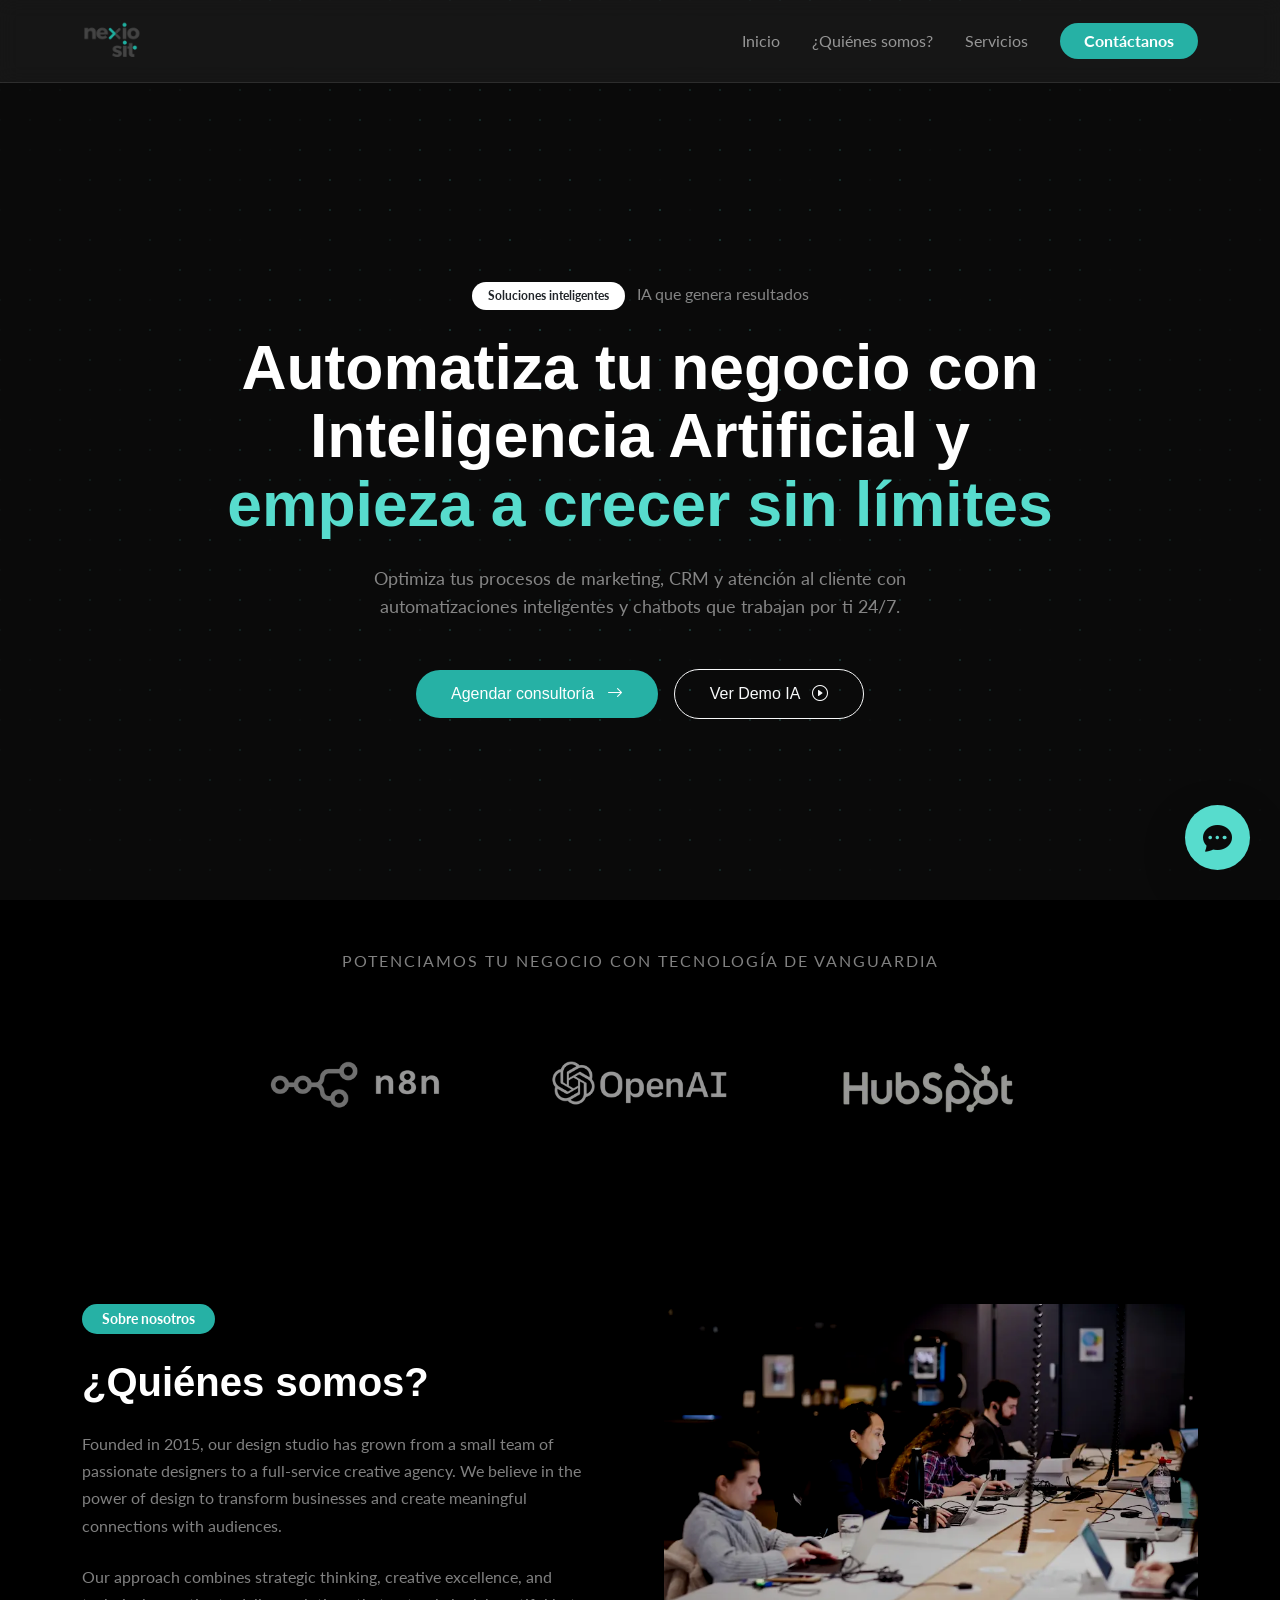
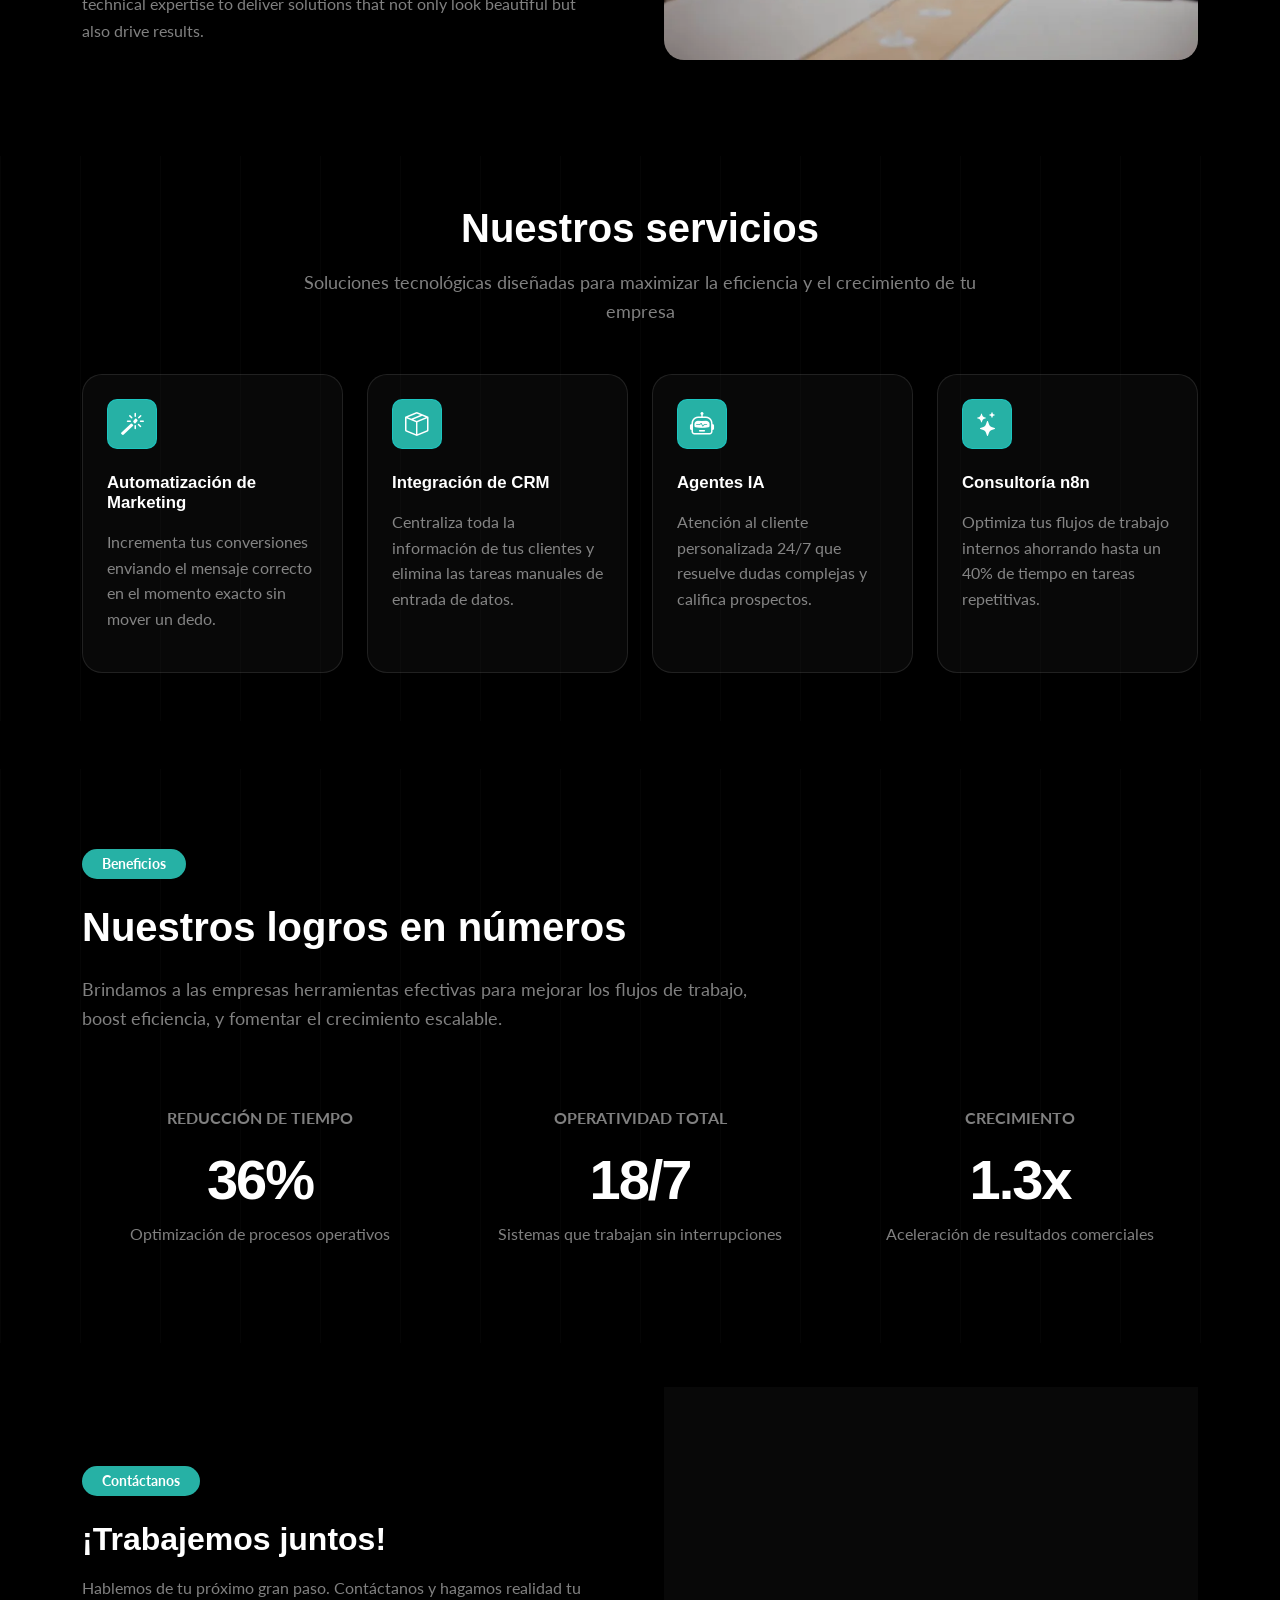
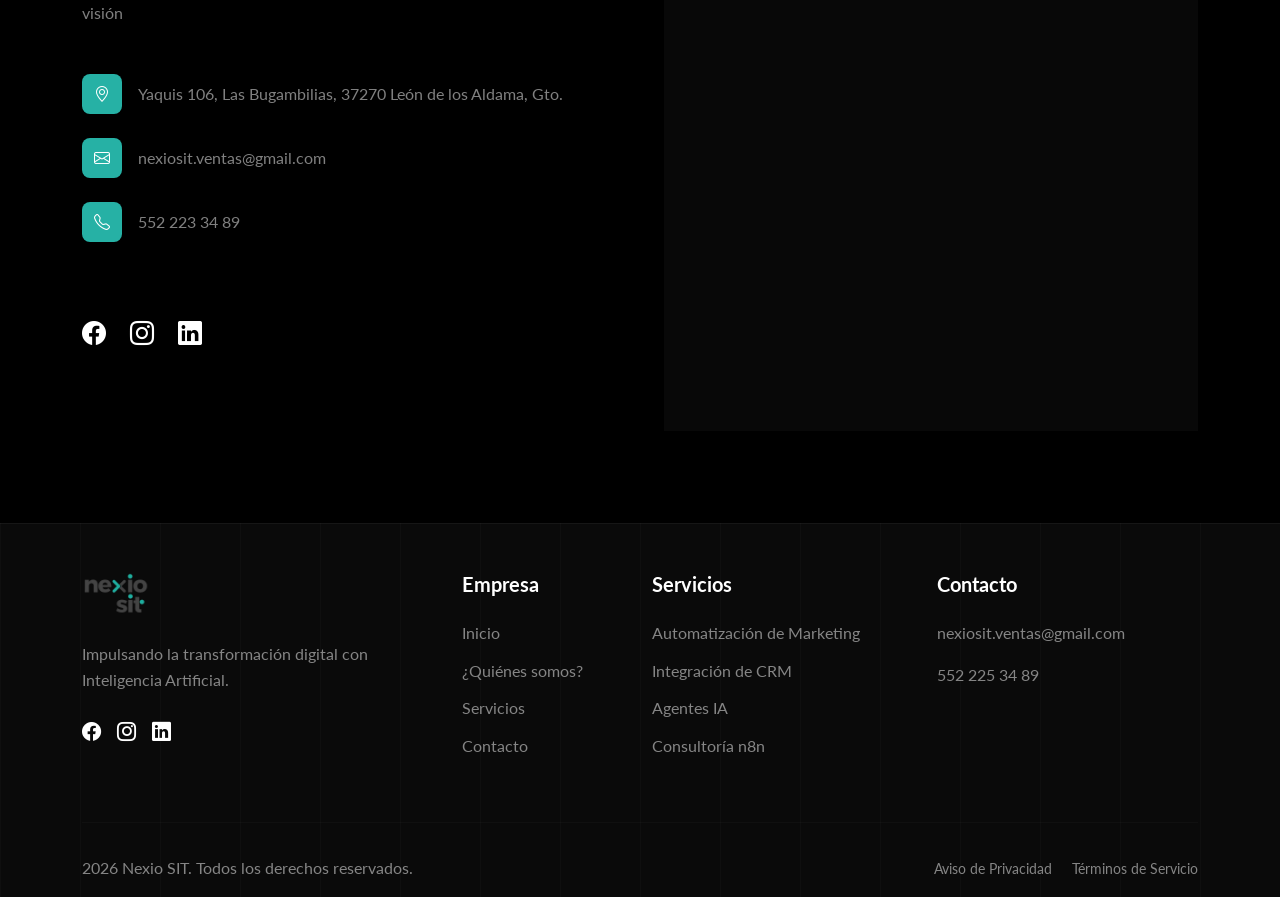
==== index.html @ 7f752619 "Update index.html" ====
<!DOCTYPE html>
<html lang="en">
<head>
    <meta charset="UTF-8">
    <meta name="viewport" content="width=device-width, initial-scale=1.0">
    <title>Nexio SIT | Inteligencia Artificial</title> 
    
    <link rel="preconnect" href="https://fonts.googleapis.com">
    <link rel="preconnect" href="https://fonts.gstatic.com" crossorigin>
    <link rel="preconnect" href="https://cdn.jsdelivr.net" crossorigin>
    
    <link rel="preload" href="https://cdn.jsdelivr.net/npm/bootstrap@5.3.0/dist/css/bootstrap.min.css" as="style">
    <link rel="stylesheet" href="https://cdn.jsdelivr.net/npm/bootstrap@5.3.0/dist/css/bootstrap.min.css">
    
    <link rel="preload" href="https://cdn.jsdelivr.net/npm/bootstrap-icons@1.11.3/font/bootstrap-icons.min.css" as="style">
    <link rel="stylesheet" href="https://cdn.jsdelivr.net/npm/bootstrap-icons@1.11.3/font/bootstrap-icons.min.css">
    
    <link rel="preload" as="style" href="https://fonts.googleapis.com/css2?family=Lato:wght@300;400;700&family=Roboto:wght@300;400;700&display=swap">
    <link rel="stylesheet" href="https://fonts.googleapis.com/css2?family=Lato:wght@300;400;700&family=Roboto:wght@300;400;700&display=swap">
    
    <link rel="preload" href="css/styles.css" as="style">
    <link rel="stylesheet" href="css/styles.css">
</head>
<body>
    <div id="interactive-bg-container">
       <canvas id="bg-canvas"></canvas>
       <div class="bg-overlay-interactive"></div>
    </div>
   <!--Menú-->
    <nav class="navbar navbar-expand-lg navbar-dark fixed-top py-3 custom-nav">
        <div class="container">
            <a class="navbar-brand" href="#">
             <img src="imagenes/Logo-nexiosit.webp" alt="Nexio SIT" height="40" fetchpriority="high">
            </a>
            <button class="navbar-toggler" type="button" data-bs-toggle="collapse" data-bs-target="#navbarNav">
             <span class="navbar-toggler-icon"></span>
            </button>
            <div class="collapse navbar-collapse" id="navbarNav">
                <ul class="navbar-nav ms-auto align-items-center">
                   <li class="nav-item"><a class="nav-link px-3" href="#inicio">Inicio</a></li>
                   <li class="nav-item"><a class="nav-link px-3" href="#nosotros">¿Quiénes somos?</a></li>
                   <li class="nav-item"><a class="nav-link px-3" href="#servicios">Servicios</a></li>
                   <li class="nav-item ms-lg-3">
                    <a class="btn btn-nexio-primary rounded-pill px-4 fw-bold" href="#contacto">Contáctanos</a>
                </li>
                </ul>
            </div>
        </div>
    </nav>
    <!--Menú-->

    <!--Heroe-->
    <section id="inicio" class="hero-section d-flex align-items-center justify-content-center text-center px-3 px-md-5">
      <div class="hero-overlay"></div>
    
        <div class="container  px-md-5 z-index-10">
            <div class="badge-container animate-fade-in">
                <span class="badge rounded-pill bg-white text-dark px-3 py-2">Soluciones inteligentes</span>
                <span class="ms-2 text-white-50">IA que genera resultados</span>
            </div>

            <h1 class="display-2 fw-bold text-white mt-4 mb-4  px-5 animate-slide-up">
                Automatiza tu negocio con Inteligencia Artificial y  <br> <span class="text-cyan">empieza a crecer sin límites</span>
            </h1>

            <p class="lead text-white-50 mx-auto mt-4 mb-5 max-w-700 animate-slide-up-delayed">
                Optimiza tus procesos de marketing, CRM y atención al cliente con automatizaciones inteligentes y chatbots que trabajan por ti 24/7.
            </p>

            <div class="d-flex flex-column flex-sm-row justify-content-center align-items-center  gap-3 animate-slide-up-delayed">
                <a href="#" class="btn btn-nexio-primary btn-lg rounded-pill px-5 btn-hero-custom">
                    Agendar consultoría <i class="bi bi-arrow-right ms-2"></i>
                </a>
                <a href="#" class="btn btn-outline-light btn-lg rounded-pill px-5 btn-hero-custom">
                    Ver Demo IA <i class="bi bi-play-circle ms-2"></i>
                </a>
            </div>
        </div>
    </section>
    <!--Heroe-->

    <!--Tecnologias-->
    <div class="partners-section py-5 mb-lg-5 px-4 px-md-5 animate-fade-in-delayed">
        <p class="text-white-50 text-center small mb-4">Potenciamos tu negocio con tecnología de vanguardia</p>
    
        <div class="container mt-5">
            <div class="row justify-content-center align-items-center ">
                <div class="col-6 col-md-3 d-flex flex-column align-items-center">
                    <img src="imagenes/logo-n8n.webp" alt="n8n" class="partner-logo img-fluid mb-2" width="165" height="110" loading="lazy">
                    
                </div>
                <div class="col-6 col-md-3 d-flex flex-column align-items-center">
                    <img src="imagenes/Logo-openai.webp" alt="OpenAI" class="partner-logo img-fluid mb-2" width="165" height="110" loading="lazy">
                    
                </div>
                <div class="col-6 col-md-3 d-flex flex-column align-items-center">
                    <img src="imagenes/Logo-hub.webp" alt="CRMs" class="partner-logo img-fluid mb-2" width="165" height="110" loading="lazy">
                    
                </div>
            </div>
        </div>
    </div>

    <!--Quienes somos-->
    <section id="nosotros" class="about-section py-5 mb-lg-5 px-3 px-md-5">
        <div class="container ">
            <div class="row align-items-center g-5">
                <div class="col-lg-6 animate-fade-in">
                    <span class="badge rounded-pill custom-badge-green mb-4">Sobre nosotros</span>
                    <h2 class="display-4 fw-bold text-white mb-4">¿Quiénes somos?</h2>
                    <div class="about-content pe-3 text-white-50">
                        <p class="mb-4 ">
                            Founded in 2015, our design studio has grown from a small team of passionate 
                            designers to a full-service creative agency. We believe in the power of design 
                            to transform businesses and create meaningful connections with audiences.
                        </p>
                        <p>
                            Our approach combines strategic thinking, creative excellence, and technical 
                            expertise to deliver solutions that not only look beautiful but also drive results.
                        </p>
                    </div>
                </div>
                
                <div class="col-lg-6 animate-slide-up">
                    <div class="about-image-wrapper">
                        <img src="imagenes/Equipo-nexioSit.webp" alt="Nuestro equipo trabajando" class="img-fluid rounded-4 shadow-lg" width="370" height="247" loading="lazy">
                    </div>
                </div>
            </div>
        </div>
    </section>

    <!--Servicios-->
    <section id="servicios" class="services-section  py-5 mb-lg-5 px-md-5 px-3">
        <div class="container text-center mb-5">
            <h2 class="display-5 fw-bold text-white mb-3">Nuestros servicios</h2>
            <p class="lead text-white-50 mx-auto" style="max-width: 700px;">
                Soluciones tecnológicas diseñadas para maximizar la eficiencia y el crecimiento de tu empresa
            </p>
        </div>

        <div class="container">
            <div id="servicesCarousel" class="carousel slide d-block d-md-none" data-bs-ride="carousel" data-bs-touch="false">
                <div class="carousel-inner">
                    <div class="carousel-item active">
                        <div class="service-card p-4 mx-2">
                            <div class="icon-box mb-4"><i class="bi bi-magic"></i></div>
                            <h4 class="text-white mb-3">Automatización de Marketing</h4>
                            <p class="text-white-50 small">Incrementa tus conversiones enviando el mensaje correcto en el momento exacto.</p>
                        </div>
                    </div>
                    <div class="carousel-item">
                        <div class="service-card p-4 mx-2">
                            <div class="icon-box mb-4"><i class="bi bi-box-seam"></i></div>
                            <h4 class="text-white mb-3">Integración de CRM</h4>
                            <p class="text-white-50 small">Centraliza toda la información de tus clientes y elimina tareas manuales.</p>
                        </div>
                    </div>
                    <div class="carousel-item">
                        <div class="service-card p-4 mx-2">
                            <div class="icon-box mb-4"><i class="bi bi-robot"></i></div>
                            <h4 class="text-white mb-3">Agentes IA</h4>
                            <p class="text-white-50 small">Atención al cliente personalizada 24/7 que resuelve dudas complejas.</p>
                        </div>
                    </div>
                    <div class="carousel-item">
                        <div class="service-card p-4 mx-2">
                            <div class="icon-box mb-4"><i class="bi bi-stars"></i></div>
                            <h4 class="text-white mb-3">Consultoría n8n</h4>
                            <p class="text-white-50 small">Optimiza tus flujos de trabajo internos ahorrando hasta un 40% de tiempo.</p>
                        </div>
                    </div>
                </div>
                <div class="carousel-indicators position-relative mt-2">
                    <button type="button" data-bs-target="#servicesCarousel" data-bs-slide-to="0" class="active"></button>
                    <button type="button" data-bs-target="#servicesCarousel" data-bs-slide-to="1"></button>
                    <button type="button" data-bs-target="#servicesCarousel" data-bs-slide-to="2"></button>
                    <button type="button" data-bs-target="#servicesCarousel" data-bs-slide-to="3"></button>
                </div>
            </div>
    
            <div class="row g-4 d-none d-md-flex">
                <div class="col-md-6 col-lg-3">
                    <div class="service-card p-4 h-100">
                        <div class="icon-box mb-4"><i class="bi bi-magic"></i></div>
                        <h4 class="text-white mb-3">Automatización de Marketing</h4>
                        <p class="text-white-50 small">Incrementa tus conversiones enviando el mensaje correcto en el momento exacto sin mover un dedo.</p>
                    </div>
                </div>
                <div class="col-md-6 col-lg-3">
                    <div class="service-card p-4 h-100">
                        <div class="icon-box mb-4"><i class="bi bi-box-seam"></i></div>
                        <h4 class="text-white mb-3">Integración de CRM</h4>
                        <p class="text-white-50 small">Centraliza toda la información de tus clientes y elimina las tareas manuales de entrada de datos.</p>
                    </div>
                </div>
                <div class="col-md-6 col-lg-3">
                    <div class="service-card p-4 h-100">
                        <div class="icon-box mb-4"><i class="bi bi-robot"></i></div>
                        <h4 class="text-white mb-3">Agentes IA</h4>
                        <p class="text-white-50 small">Atención al cliente personalizada 24/7 que resuelve dudas complejas y califica prospectos.</p>
                    </div>
                </div>
                <div class="col-md-6 col-lg-3">
                    <div class="service-card p-4 h-100">
                        <div class="icon-box mb-4"><i class="bi bi-stars"></i></div>
                        <h4 class="text-white mb-3">Consultoría n8n</h4>
                        <p class="text-white-50 small">Optimiza tus flujos de trabajo internos ahorrando hasta un 40% de tiempo en tareas repetitivas.</p>
                    </div>
                </div>
            </div>
        </div>
    </section>
    <!--Servicios-->

    <!--Beneficios-->
    <section class="stats-section  px-md-5 px-3">
        <div class="container">
            <div class="text-left mb-5">
                <span class="badge rounded-pill custom-badge-green mb-4">Beneficios</span>
                <h2 class="display-4 fw-bold text-white mb-4">Nuestros logros en números</h2>
                <p class="lead text-white-50 max-w-700">
                    Brindamos a las empresas herramientas efectivas para mejorar los flujos de trabajo, boost eficiencia, y fomentar el crecimiento escalable.
                </p>
            </div>
    
            <div class="row g-4 text-center mt-5">
                <div class="col-12 col-md-4">
                    <div class="stat-item">
                        <p class="text-white-50 small mb-3 text-uppercase fw-bold">Reducción de tiempo</p>
                        <h3 class="display-2 fw-bold text-white"><span class="counter" data-target="95">0</span>%</h3>
                        <p class="text-white-50 beneficio">Optimización de procesos operativos</p>
                    </div>
                </div>
                <div class="col-12 col-md-4">
                    <div class="stat-item">
                        <p class="text-white-50 small mb-3 text-uppercase fw-bold">Operatividad total</p>
                        <h3 class="display-2 fw-bold text-white"><span class="counter" data-target="24">0</span>/7</h3>
                        <p class="text-white-50">Sistemas que trabajan sin interrupciones</p>
                    </div>
                </div>
                <div class="col-12 col-md-4">
                    <div class="stat-item">
                        <p class="text-white-50 small mb-3 text-uppercase fw-bold">Crecimiento</p>
                        <h3 class="display-2 fw-bold text-white"><span class="counter" data-target="3.5" data-decimal="true">0</span>x</h3>
                        <p class="text-white-50">Aceleración de resultados comerciales</p>
                    </div>
                </div>
            </div>
        </div>
    </section>


    <!--Contáctanos-->
    <section id="contacto" class="contact-section pb-5 px-3 px-md-5">
        <div class="container">
            <div class="row g-5 align-items-center">
                <div class="col-lg-6">
                    <span class="badge rounded-pill custom-badge-green mb-4">Contáctanos</span>
                    <h2 class="display-4 fw-bold text-white mb-3">¡Trabajemos juntos!</h2>
                    <p class="text-white-50 mb-5 fs-6">Hablemos de tu próximo gran paso. Contáctanos y hagamos realidad tu visión</p>
                    
                    

                    <div class="contact-details d-flex flex-column align-items-center align-items-md-start">
    
                        <div class="d-flex flex-column flex-md-row align-items-center mb-4 text-center text-md-start">
                            <div class="icon-square me-md-3 mb-2 mb-md-0"><i class="bi bi-geo-alt"></i></div>
                            <p class="text-white-50 mb-0">Yaquis 106, Las Bugambilias, 37270 León de los Aldama, Gto.</p>
                        </div>
                    
                        <div class="d-flex flex-column flex-md-row align-items-center mb-4 text-center text-md-start">
                            <div class="icon-square me-md-3 mb-2 mb-md-0"><i class="bi bi-envelope"></i></div>
                            <p class="text-white-50 mb-0">nexiosit.ventas@gmail.com</p>
                        </div>
                    
                        <div class="d-flex flex-column flex-md-row align-items-center mb-4 text-center text-md-start">
                            <div class="icon-square me-md-3 mb-2 mb-md-0"><i class="bi bi-telephone"></i></div>
                            <p class="text-white-50 mb-0">552 223 34 89</p>
                        </div>

                </div>
    
                    <div class="social-links-simple d-flex gap-4 mt-5">
                        <a href="#"><i class="bi bi-facebook"></i></a>
                        <a href="#"><i class="bi bi-instagram"></i></a>
                        <a href="#"><i class="bi bi-linkedin"></i></a>
                    </div>
                </div>
    
                <div class="col-lg-6">
                    <div class="glass-form-container p-4 p-md-5">
                        <h3 class="text-white fw-bold mb-2">Envíenos un mensaje</h3>
                        <p class="text-white-50 mb-4">Complete el formulario y nos comunicaremos con usted en breve.</p>
                        
                        <form>
                            <div class="row g-3">
                                <div class="col-md-6">
                                    <label class="form-label text-white small fw-bold" >Nombre</label>
                                    <input type="text" class="form-control glass-input" placeholder="Escribe tu nombre">
                                </div>
                                <div class="col-md-6">
                                    <label class="form-label text-white invisible small" >Apellido</label>
                                    <input type="text" class="form-control glass-input" placeholder="Escribe tu apellido">
                                </div>
                                <div class="col-12">
                                    <label class="form-label text-white small fw-bold" >Email</label>
                                    <input type="email" class="form-control glass-input" placeholder="ejemplo@domain.com">
                                </div>
                                <div class="col-12">
                                    <label class="form-label text-white small fw-bold " >Describe tu proceso crítico</label>
                                    <textarea class="form-control glass-input" rows="4" placeholder="Ej. Queremos automatizar el control de inventario y mejorar el seguimiento de pedidos."></textarea>
                                </div>
                                <div class="col-12 mt-4">
                                    <button type="submit" class="btn btn-nexio-primary w-100 rounded-pill py-3 fw-bold">
                                        Solicitar diagnóstico gratuito
                                    </button>
                                </div>
                            </div>
                        </form>
                    </div>
                </div>
            </div>
        </div>
    </section>

    <!--Footer-->
    <footer class="footer-section pt-5 pb-3">
        <div class="container">
            <div class="row g-4 mb-5">
                <div class="col-lg-4 col-md-6">
                    <img src="imagenes/Logo-nexiosit.webp" alt="Nexio SIT" height="45" class="mb-4">
                    <p class="text-white-50 pe-lg-5">
                        Impulsando la transformación digital con Inteligencia Artificial.
                    </p>
                    <div class="footer-social-links d-flex gap-3 mt-4">
                        <a href="#"><i class="bi bi-facebook"></i></a>
                        <a href="#"><i class="bi bi-instagram"></i></a>
                        <a href="#"><i class="bi bi-linkedin"></i></a>
                    </div>
                </div>
    
                <div class="col-lg-2 col-md-6">
                    <h5 class="text-white fw-bold mb-4">Empresa</h5>
                    <ul class="list-unstyled footer-links">
                        <li><a href="#">Inicio</a></li>
                        <li><a href="#">¿Quiénes somos?</a></li>
                        <li><a href="#">Servicios</a></li>
                        <li><a href="#">Contacto</a></li>
                    </ul>
                </div>
    
                <div class="col-lg-3 col-md-6">
                    <h5 class="text-white fw-bold mb-4">Servicios</h5>
                    <ul class="list-unstyled footer-links">
                        <li><a href="#">Automatización de Marketing</a></li>
                        <li><a href="#">Integración de CRM</a></li>
                        <li><a href="#">Agentes IA</a></li>
                        <li><a href="#">Consultoría n8n</a></li>
                    </ul>
                </div>
    
                <div class="col-lg-3 col-md-6">
                    <h5 class="text-white fw-bold mb-4">Contacto</h5>
                    <ul class="list-unstyled footer-contact-info">
                        <li class="mb-3">
                            <a href="mailto:nexiosit.ventas@gmail.com" class="text-white-50 text-decoration-none">
                                nexiosit.ventas@gmail.com
                            </a>
                        </li>
                        <li class="mb-3">
                            <a href="tel:+525522253489" class="text-white-50 text-decoration-none">
                                552 225 34 89
                            </a>
                        </li>
                    </ul>
                </div>
            </div>
    
            <hr class="footer-divider">
    
            <div class="row pt-3 align-items-center">
                <div class="col-md-6 text-center text-md-start">
                    <p class="small text-white-50 mb-0">2026 Nexio SIT. Todos los derechos reservados.</p>
                </div>
                <div class="col-md-6 text-center text-md-end mt-3 mt-md-0">
                    <div class="footer-legal-links">
                        <a href="#" class="small text-white-50 text-decoration-none me-3">Aviso de Privacidad</a>
                        <a href="#" class="small text-white-50 text-decoration-none">Términos de Servicio</a>
                    </div>
                </div>
            </div>
        </div>
    </footer>

   
    
            
    

    
    
    
    

    <!--Chatbot-->
    <button id="chat-btn" class="btn shadow-lg rounded-circle" onclick="toggleChat()" 
        style="position: fixed; bottom: 30px; right: 30px; width: 65px; height: 65px; z-index: 2000; background-color: #57DCCD; border: none; color: #0a0a0a;">
        <i class="bi bi-chat-dots-fill" style="font-size: 1.8rem;"></i>
    </button>

    <div id="chat-window" class="card shadow-lg d-none animate-fade-in" 
         style="position: fixed; bottom: 110px; right: 30px; width: 350px; height: 500px; z-index: 2000; border: 1px solid rgba(255,255,255,0.1); background: rgba(15, 23, 42, 0.95); backdrop-filter: blur(10px); border-radius: 20px;">
        
        <div class="card-header d-flex justify-content-between align-items-center" style="background: #57DCCD; border-radius: 20px 20px 0 0; border: none; padding: 15px;">
            <div class="d-flex align-items-center">
                <div class="bg-dark rounded-circle me-2" style="width: 10px; height: 10px;"></div>
                <h6 class="mb-0 fw-bold text-dark">Nexio Assistant</h6>
            </div>
            <button type="button" class="btn-close btn-close-white" onclick="toggleChat()" style="filter: invert(1);"></button>
        </div>
    
        <div class="card-body overflow-auto d-flex flex-column p-3" id="chat-body" style="scrollbar-width: thin;">
            <div class="mb-3 text-start">
                <div class="p-3 rounded-4 shadow-sm" style="background: rgba(255,255,255,0.05); color: #e2e8f0; display: inline-block; max-width: 85%; font-size: 0.9rem;">
                    ¡Hola! 👋 
                </div>
            </div>
        </div>
    
        <div class="card-footer bg-transparent border-0 p-3">
            <div class="input-group bg-dark rounded-pill p-1 border" style="border-color: rgba(87, 220, 205, 0.3) !important;">
                <input type="text" id="chat-input" class="form-control border-0 bg-transparent text-white ms-2" placeholder="Escribe tu duda..." style="box-shadow: none;">
                <button class="btn rounded-circle" onclick="sendMsg()" style="background: #57DCCD; color: #0a0a0a; width: 40px; height: 40px; padding: 0;">
                    <i class="bi bi-send-fill"></i>
                </button>
            </div>
        </div>
    </div>
    <!--Chatbot-->

    <!--BackToTop-->
    <button id="btn-back-to-top" class="btn shadow-lg rounded-circle" onclick="scrollToTop()" title="Volver arriba">
        <i class="bi bi-chevron-up" style="font-size: 1.5rem;"></i>
    </button>
    
    <script src="https://cdn.jsdelivr.net/npm/bootstrap@5.3.0/dist/js/bootstrap.bundle.min.js" defer></script>
    <script src="js/script.js" defer></script>
    
</body>

</html>
---- css/styles.css ----
*{
    margin: 0;
    padding: 0;
    box-sizing: border-box; /* Evita que el padding rompa el ancho de tus elementos*/
}

/* Esto hace que todo el scroll de la página sea suave */
html {
    scroll-behavior: smooth;
}

/* Ajuste para que el menú fixed no tape los títulos al navegar */
section {
    scroll-margin-top: 120px; 
}

.text-cyan {
    color: #57DCCD !important;
}

#btn-back-to-top {
    position: fixed;
    bottom: 110px; /* Queda justo arriba del botón del chat */
    right: 30px;
    width: 55px;
    height: 55px;
    z-index: 1999;
    background-color: #e2e8f0; /* Un color neutro para que el chat siga destacando */
    border: none;
    color: #0a0a0a;
    opacity: 0; /* Oculto por defecto */
    visibility: hidden;
    transform: translateY(20px);
    transition: all 0.3s ease-in-out;
}

/* Clase que agregaremos con JS cuando el usuario haga scroll */
#btn-back-to-top.show {
    opacity: 1;
    visibility: visible;
    transform: translateY(0);
}

#btn-back-to-top:hover {
    background-color: #cbd5e1;
    transform: translateY(-3px); /* Pequeño salto al pasar el mouse */
}

body {
    font-family: 'Lato', sans-serif;  /*Aplicas la fuente a todo el proyecto */
    line-height: 1.6; 
    font-weight: 400 !important;
    -webkit-font-smoothing: antialiased; /* Mejora la legibilidad en fondos oscuros */
    background: rgba(0, 0, 0, 10);
}

p{
    font-weight: 400 !important;
    font-size: 16px !important;
}
.lead{
    font-size: 18px !important;
}




h1, h2, h3, h4 {
    font-family: 'Inter', sans-serif;
    font-weight: 700; /* Negrita para títulos */
}


:root {
    --nexio-cyan: #26b1a5;
    --dark-bg: #0a0a0a;
}

/* Estilos del Fondo Interactivo */
#interactive-bg-container {
    position: fixed;
    top: 0;
    left: 0;
    width: 100%;
    height: 100%;
    z-index: -1; /* Se mantiene detrás de todo */
    background-color: #0a0a0a; /* Un negro más profundo para que resalten los puntos */
    overflow: hidden;
}

#bg-canvas {
    display: block;
    opacity: 0.6; /* Un poco más sutil para no distraer del texto */
}

.bg-overlay-interactive {
    position: absolute;
    inset: 0;
    /* Este gradiente crea el efecto de túnel y profundidad */
    background: radial-gradient(circle at center, transparent 20%, #0a0a0a 100%);
    pointer-events: none;
}

/* Ajuste para tu Hero Section */
.hero-section {
    background: transparent !important; /* Quitamos el fondo sólido para ver el interactivo */
    position: relative;
}

/* Opcional: Si quieres que el resto de las secciones sean traslúcidas */
.about-section, .services-section, .stats-section {
    background: transparent;
}


/* Hero Estilos */
.hero-section {
    position: relative;
    min-height: 100vh;
    background-image: url('imagenes/Fondo-hero5.png'); /* Puedes cambiarla por una de Nexio */
    background-size: cover;
    background-position: center;
    padding-top: 100px;
}

.hero-overlay {
    position: absolute;
    top: 0;
    left: 0;
    width: 100%;
    height: 100%;
   /*  background: rgba(0, 0, 0, 0.5); Oscurece la imagen de fondo */
    z-index: 1;
}

/* Reducir el título principal */
.hero-section h1.display-2 {
    font-size: 3.9rem;/* Se ajusta según la pantalla, pero no crece infinito */
    line-height: 1.1;
    font-family: 'Inter', sans-serif;
    
}

/* Reducir el texto de apoyo (Lead) */
.hero-section p.lead {
    font-size: 1.1rem; /* Bootstrap lo pone casi en 1.5rem, es mucho */
    max-width: 600px; /* Un poco más estrecho para leer mejor */
    margin-left: auto;
    margin-right: auto;
    font-weight: 400;
}

.z-index-10 {
    position: relative;
    z-index: 10;
}

@media (max-width: 767.98px){
    .badge-container{
        font-size: 0.75rem;
    }
    .hero-section h1.display-2 {
        padding: 0 0px !important;
        font-size: 2rem; /* Forzamos un tamaño fijo si clamp se queda grande */
        font-weight: 800;
    }
    .hero-section p {
        font-size: 1rem !important;
        opacity: 0.9; /* Mejora contraste en pantallas pequeñas */
    }
    .btn-hero-custom {
        width: 280px; /* Ajusta este valor (en px o rem) según el ancho que prefieras */
        display: flex;
        justify-content: center;
        align-items: center;
        text-align: center;
    }
}
/* Hero Estilos */


/* Navbar*/
.custom-nav {
    background: rgba(255, 255, 255, 0.05);
    backdrop-filter: blur(10px);
    border-bottom: 1px solid rgba(255, 255, 255, 0.1);
}
/* Navbar*/

/* Botones menos toscos */
.btn-lg {
    padding: 12px 35px !important;
    font-size: 1rem !important;
    font-family:'Inter', sans-serif !important;
    font-weight: 500;
}

/* Botón personalizado */
.btn-nexio-primary {
    background-color: var(--nexio-cyan);
    color: white;
    border: none;
    transition: 0.3s;
}

.btn-nexio-primary:hover {
    background-color: #1f948a;
    transform: translateY(-2px);
    color: white;
}

.text-cyan {
    color: var(--nexio-cyan);
}

.max-w-700 {
    max-width: 700px;
}

/* Animaciones simples */
@keyframes fadeInUp {
    from { opacity: 0; transform: translateY(30px); }
    to { opacity: 1; transform: translateY(0); }
}

.animate-slide-up {
    animation: fadeInUp 0.8s ease forwards;
}

.animate-slide-up-delayed {
    animation: fadeInUp 0.8s ease forwards;
    animation-delay: 0.3s;
    opacity: 0;
}

/* Ajustes para Móvil (Pantallas menores a 768px) */
@media (max-width: 767.98px) {
  .hero-section {
    
    padding-top: 140px;
    padding-bottom: 80px;
  }   
  
    
}

/* Hero Estilos */


/* Estilos para los Partners */
.partners-section p {
    letter-spacing: 2px;
    font-weight: 400;
    text-transform: uppercase;
    font-size: 0.85rem;
}

@media (max-width: 767.98px){
   .partners-section p {
        font-size: 0.75rem;
   }

}

/* Animación extra para esta sección */
.animate-fade-in-delayed {
    animation: fadeInUp 1s ease forwards;
    animation-delay: 0.6s;
    opacity: 0;
}

.tech-label {
    color: rgba(255, 255, 255, 0.5);
    font-size: 0.65rem;
    text-transform: uppercase;
    letter-spacing: 1px;
    margin-top: 5px;
}

/* Ajuste para que los logos de n8n y OpenAI se vean bien en blanco */
.partner-logo {
    max-height: 130px;
    width: auto;
    object-fit: contain;
    transition: all 0.3s ease; 
    opacity: 0.6;
}

.partner-logo:hover {
  opacity: 1;
  filter: brightness(120%);
  transform: scale(1.05);
}
/* Estilos para los Partners */

/* Sección Quiénes Somos */
.about-section {
   /* background-color: #000;  Asegura el fondo negro */
    padding-bottom: 48px;
    padding-top: 48px;
}
.about-section h2.display-4 {
    font-size: 2.5rem; /* Tamaño más estándar para H2 */
}

.custom-badge {
    /*background-color: rgba(0, 255, 204, 0); /* Color cian con transparencia */
    background-color: var(--nexio-cyan);
    color: #FFFF;
    padding: 8px 20px;
    font-size: 0.9rem;
    border: 1px solid rgba(0, 255, 204, 0.3);
    font-family:'Inter', sans-serif !important;
}

.about-content p {
    font-size: 1rem; /* Bajamos de 1.1rem para que se vea más limpio */
    line-height: 1.7;
}

@media (max-width: 767.98px){
   .about-content p {
    font-size: 0.95rem;
   }
   
   
}

.about-image-wrapper {
    position: relative;
    border-radius: 20px;
    overflow: hidden;
}

/* Efecto sutil para la imagen, similar a la referencia */
.about-image-wrapper img {
    width: 100%;
    height: auto;
    object-fit: cover;
    filter: brightness(0.8) contrast(1.1); /* Ajuste de tono oscuro */
    transition: transform 0.5s ease;
}

.about-image-wrapper:hover img {
    transform: scale(1.03);
}

/* Responsividad para móviles */
@media (max-width: 991px) {
    .about-section {
        text-align: center;
    }
    .about-image-wrapper {
        margin-top: 2rem;
    }
    .about-section h2.display-4 {
       font-size: 2rem; /* Tamaño más estándar para H2 */
    }
}
/* Sección Quiénes Somos */


/* Estilos para la sección de Servicios */
.services-section {
    /*background-color: #0a0a0a;  Fondo oscuro profundo */
    background-image: linear-gradient(to right, rgba(255,255,255,0.02) 1px, transparent 1px);
    background-size: 80px 100%; /* Crea el efecto de líneas verticales del diseño */
    position: relative;
}
.services-section h2{
     font-size: 2.5rem; /* Tamaño más estándar para H2 */
}

.service-card {
    background: rgba(255, 255, 255, 0.03); /* Fondo translúcido */
    border: 1px solid rgba(255, 255, 255, 0.1); /* Borde sutil */
    border-radius: 20px;
    /*transition: all 0.3s ease;*/
    transition: transform 0.4s cubic-bezier(0.175, 0.885, 0.32, 1.275), box-shadow 0.3s ease, border-color 0.3s ease;
    text-align: left;
}

.service-card:hover {
   /*  background: rgba(255, 255, 255, 0.06);
    transform: translateY(-10px);
    border-color:#26b1a5; Color cian que usas en el Hero */
    background: rgba(255, 255, 255, 0.08); /* Un poco más brillante */
    
    /* Efecto de escala: 1.05 aumenta el tamaño un 5% */
    transform: scale(1.05); 
    
    /* Sombra profunda para dar sensación de profundidad (Z-index visual) */
    box-shadow: 0 20px 40px rgba(0, 0, 0, 0.6), 
                0 0 15px rgba(38, 177, 165, 0.2); 
    
    border-color: #26b1a5;
    z-index: 10; /* Asegura que la tarjeta que sobresale quede por encima de las otras */
    position: relative;
}

.icon-box {
    width: 50px;
    height: 50px;
    background: #26b1a5; /* Fondo del icono con opacidad */
    border-radius: 10px;
    display: flex;
    align-items: center;
    justify-content: center;
    border: 1px solid rgba(0, 242, 255, 0.3);
}

.icon-box i {
    color: #fff; /* Color de los iconos */
    font-size: 1.5rem;
}

.service-card h4 {
    font-size: 1.05rem;
    font-weight: 600;
}

/* Estilos específicos para el carrusel en móvil */
@media (max-width: 767px) {
    #servicesCarousel .carousel-item {
        padding: 20px; /* Espacio para que el efecto 'scale' no se corte */
    }

    .services-section p {
        font-size: 0.95rem;
        font-weight: 400;
    }
    .services-section h2{
        font-size: 2rem;
    }
    
    .service-card {
        min-height: 250px;
        margin-bottom: 10px;
    }

    /* Personalización de los puntitos del carrusel */
    .carousel-indicators [target="#servicesCarousel"] {
        width: 10px;          /* Ancho del puntito */
        height: 10px;         /* Alto del puntito */
        border-radius: 50%;   /* Los hace circulares */
        background-color: #555; /* Color de los puntitos inactivos (gris oscuro) */
        border: none;         /* Quita el borde por defecto */
        margin: 0 6px;        /* Espaciado entre puntitos */
        transition: all 0.3s ease;
        
    }
    /* Color para el puntito que está activo */
    .carousel-indicators .active {
        background-color: #26b1a5 !important; /* Tu color de marca */
        width: 25px;         /* Efecto de 'píldora' para el activo */
        border-radius: 10px;  /* Redondeado suave para la píldora */
   }

   
    .carousel-indicators {
            margin-bottom: 0;
            padding-top: 9px;
    }

}

/* Estilos para la sección de Servicios */


/*Sección beneficios*/
.stats-section {
    /*background-color: #0a0a0a;*/
    background-image: linear-gradient(to right, rgba(255,255,255,0.02) 1px, transparent 1px);
    background-size: 80px 100%;
    padding: 80px 0;
}

.custom-badge {
    background-color: rgba(38, 177, 165, 0.2);
    color: #26b1a5;
    border: 1px solid #26b1a5;
    padding: 8px 20px;
}

.stat-item h3 {
    color: #ffffff;
    letter-spacing: -2px;
    font-size: 3.5rem;
}
.stats-section h2{
    font-size: 2.5rem;
}

/* Ajuste para móvil (segunda imagen) */
@media (max-width: 767px) {
    .stat-item {
        margin-bottom: 20px;
        padding: 20px;
        border-bottom: 1px solid rgba(255,255,255,0.05);
    }
    .stats-section{
        text-align: center;
    }
    .stats-section h2{
        font-size: 2rem;
    }
    .stats-section p{
        font-size: 0.95rem;
        font-weight: 400;
    }
    .stat-item p{
        
        letter-spacing: 0.5px;
    }
    
}

/* Contactanos */

/* Asegura que la sección de contacto ocupe toda la pantalla para que el scroll funcione bien */
#contacto {
    min-height: calc(100vh - 120px); /* 100vh es la altura total de la pantalla, menos tu margen del menú */
    display: flex;
    align-items: center; /* Esto centrará el contenido (texto y formulario) verticalmente */
}

/* Badge Verde exacto */
.custom-badge-green {
    background-color: #26b1a5;
    color: white;
    padding: 8px 20px;
    font-weight: 700;
    font-size: .90rem;
}

.contact-section h2{
    font-size: 2rem;

}

.contact-section p{
    font-size: 16px;
}

/* Iconos Cuadrados */
.icon-square {
    width: 40px;
    height: 40px;
    background: #26b1a5;
    color: white;
    display: flex;
    align-items: center;
    justify-content: center;
    border-radius: 8px; /* Cuadrado con ligera curvatura */
    flex-shrink: 0;
}

/* Redes Sociales */
.social-links-simple a {
    color: white;
    font-size: 1.5rem;
    transition: 0.3s;
}
.social-links-simple a:hover {
    color: #26b1a5;
}

/* Formulario Glassmorphism */
.glass-form-container {
    background: rgba(255, 255, 255, 0.03); /* Fondo muy sutil */
    backdrop-filter: blur(10px); /* Efecto de desenfoque */
    border: 1px solid rgba(255, 255, 255, 0.1);
    border-radius: 40px;
}

.glass-input {
    background: rgba(255, 255, 255, 0.1) !important;
    border: none !important;
    border-radius: 20px !important;
    color: white !important;
    padding: 12px 20px !important;
}

.glass-input::placeholder {
    color: rgba(255, 255, 255, 0.4);
}

/* Botón */
.btn-nexio-primary {
    background-color: #26b1a5;
    border: none;
    color: white;
}
.btn-nexio-primary:hover {
    background-color: #1e8e84;
}

/* Adaptación Móvil */
@media (max-width: 991px) {
    .contact-section {
        text-align: center;
    }
    .icon-square {
        margin: 0 auto 10px auto;
    }
    .social-links-simple {
        justify-content: center;
    }
    .d-flex.align-items-start {
        flex-direction: column;
        align-items: center !important;
    }
    
}

/*footer */
/* Estilos del Footer */
.footer-section {
    background-color: #0a0a0a;
    background-image: linear-gradient(to right, rgba(255,255,255,0.02) 1px, transparent 1px);
    background-size: 80px 100%;
    border-top: 1px solid rgba(255, 255, 255, 0.05);
}


.footer-links li {
    margin-bottom: 12px;
}

.footer-links a {
    color: rgba(255, 255, 255, 0.5);
    text-decoration: none;
    transition: all 0.3s ease;
}

.footer-links a:hover {
    color: #26b1a5;
    padding-left: 5px;
}

.footer-social-links a {
    color: white;
    font-size: 1.2rem;
    transition: 0.3s;
}

.footer-social-links a:hover {
    color: #26b1a5;
}

.footer-divider {
    border-color: rgba(255, 255, 255, 0.1);
}

/* Adaptación para móvil */
@media (max-width: 767px) {
    .footer-section {
        text-align: center;
    }
    .footer-social-links {
        justify-content: center;
    }
    .footer-links a:hover {
        padding-left: 0;
    }
}
---- css/styles.css ----
*{
    margin: 0;
    padding: 0;
    box-sizing: border-box; /* Evita que el padding rompa el ancho de tus elementos*/
}

/* Esto hace que todo el scroll de la página sea suave */
html {
    scroll-behavior: smooth;
}

/* Ajuste para que el menú fixed no tape los títulos al navegar */
section {
    scroll-margin-top: 120px; 
}

.text-cyan {
    color: #57DCCD !important;
}

#btn-back-to-top {
    position: fixed;
    bottom: 110px; /* Queda justo arriba del botón del chat */
    right: 30px;
    width: 55px;
    height: 55px;
    z-index: 1999;
    background-color: #e2e8f0; /* Un color neutro para que el chat siga destacando */
    border: none;
    color: #0a0a0a;
    opacity: 0; /* Oculto por defecto */
    visibility: hidden;
    transform: translateY(20px);
    transition: all 0.3s ease-in-out;
}

/* Clase que agregaremos con JS cuando el usuario haga scroll */
#btn-back-to-top.show {
    opacity: 1;
    visibility: visible;
    transform: translateY(0);
}

#btn-back-to-top:hover {
    background-color: #cbd5e1;
    transform: translateY(-3px); /* Pequeño salto al pasar el mouse */
}

body {
    font-family: 'Lato', sans-serif;  /*Aplicas la fuente a todo el proyecto */
    line-height: 1.6; 
    font-weight: 400 !important;
    -webkit-font-smoothing: antialiased; /* Mejora la legibilidad en fondos oscuros */
    background: rgba(0, 0, 0, 10);
}

p{
    font-weight: 400 !important;
    font-size: 16px !important;
}
.lead{
    font-size: 18px !important;
}




h1, h2, h3, h4 {
    font-family: 'Inter', sans-serif;
    font-weight: 700; /* Negrita para títulos */
}


:root {
    --nexio-cyan: #26b1a5;
    --dark-bg: #0a0a0a;
}

/* Estilos del Fondo Interactivo */
#interactive-bg-container {
    position: fixed;
    top: 0;
    left: 0;
    width: 100%;
    height: 100%;
    z-index: -1; /* Se mantiene detrás de todo */
    background-color: #0a0a0a; /* Un negro más profundo para que resalten los puntos */
    overflow: hidden;
}

#bg-canvas {
    display: block;
    opacity: 0.6; /* Un poco más sutil para no distraer del texto */
}

.bg-overlay-interactive {
    position: absolute;
    inset: 0;
    /* Este gradiente crea el efecto de túnel y profundidad */
    background: radial-gradient(circle at center, transparent 20%, #0a0a0a 100%);
    pointer-events: none;
}

/* Ajuste para tu Hero Section */
.hero-section {
    background: transparent !important; /* Quitamos el fondo sólido para ver el interactivo */
    position: relative;
}

/* Opcional: Si quieres que el resto de las secciones sean traslúcidas */
.about-section, .services-section, .stats-section {
    background: transparent;
}


/* Hero Estilos */
.hero-section {
    position: relative;
    min-height: 100vh;
    background-image: url('imagenes/Fondo-hero5.png'); /* Puedes cambiarla por una de Nexio */
    background-size: cover;
    background-position: center;
    padding-top: 100px;
}

.hero-overlay {
    position: absolute;
    top: 0;
    left: 0;
    width: 100%;
    height: 100%;
   /*  background: rgba(0, 0, 0, 0.5); Oscurece la imagen de fondo */
    z-index: 1;
}

/* Reducir el título principal */
.hero-section h1.display-2 {
    font-size: 3.9rem;/* Se ajusta según la pantalla, pero no crece infinito */
    line-height: 1.1;
    font-family: 'Inter', sans-serif;
    
}

/* Reducir el texto de apoyo (Lead) */
.hero-section p.lead {
    font-size: 1.1rem; /* Bootstrap lo pone casi en 1.5rem, es mucho */
    max-width: 600px; /* Un poco más estrecho para leer mejor */
    margin-left: auto;
    margin-right: auto;
    font-weight: 400;
}

.z-index-10 {
    position: relative;
    z-index: 10;
}

@media (max-width: 767.98px){
    .badge-container{
        font-size: 0.75rem;
    }
    .hero-section h1.display-2 {
        padding: 0 0px !important;
        font-size: 2rem; /* Forzamos un tamaño fijo si clamp se queda grande */
        font-weight: 800;
    }
    .hero-section p {
        font-size: 1rem !important;
        opacity: 0.9; /* Mejora contraste en pantallas pequeñas */
    }
    .btn-hero-custom {
        width: 280px; /* Ajusta este valor (en px o rem) según el ancho que prefieras */
        display: flex;
        justify-content: center;
        align-items: center;
        text-align: center;
    }
}
/* Hero Estilos */


/* Navbar*/
.custom-nav {
    background: rgba(255, 255, 255, 0.05);
    backdrop-filter: blur(10px);
    border-bottom: 1px solid rgba(255, 255, 255, 0.1);
}
/* Navbar*/

/* Botones menos toscos */
.btn-lg {
    padding: 12px 35px !important;
    font-size: 1rem !important;
    font-family:'Inter', sans-serif !important;
    font-weight: 500;
}

/* Botón personalizado */
.btn-nexio-primary {
    background-color: var(--nexio-cyan);
    color: white;
    border: none;
    transition: 0.3s;
}

.btn-nexio-primary:hover {
    background-color: #1f948a;
    transform: translateY(-2px);
    color: white;
}

.text-cyan {
    color: var(--nexio-cyan);
}

.max-w-700 {
    max-width: 700px;
}

/* Animaciones simples */
@keyframes fadeInUp {
    from { opacity: 0; transform: translateY(30px); }
    to { opacity: 1; transform: translateY(0); }
}

.animate-slide-up {
    animation: fadeInUp 0.8s ease forwards;
}

.animate-slide-up-delayed {
    animation: fadeInUp 0.8s ease forwards;
    animation-delay: 0.3s;
    opacity: 0;
}

/* Ajustes para Móvil (Pantallas menores a 768px) */
@media (max-width: 767.98px) {
  .hero-section {
    
    padding-top: 140px;
    padding-bottom: 80px;
  }   
  
    
}

/* Hero Estilos */


/* Estilos para los Partners */
.partners-section p {
    letter-spacing: 2px;
    font-weight: 400;
    text-transform: uppercase;
    font-size: 0.85rem;
}

@media (max-width: 767.98px){
   .partners-section p {
        font-size: 0.75rem;
   }

}

/* Animación extra para esta sección */
.animate-fade-in-delayed {
    animation: fadeInUp 1s ease forwards;
    animation-delay: 0.6s;
    opacity: 0;
}

.tech-label {
    color: rgba(255, 255, 255, 0.5);
    font-size: 0.65rem;
    text-transform: uppercase;
    letter-spacing: 1px;
    margin-top: 5px;
}

/* Ajuste para que los logos de n8n y OpenAI se vean bien en blanco */
.partner-logo {
    max-height: 130px;
    width: auto;
    object-fit: contain;
    transition: all 0.3s ease; 
    opacity: 0.6;
}

.partner-logo:hover {
  opacity: 1;
  filter: brightness(120%);
  transform: scale(1.05);
}
/* Estilos para los Partners */

/* Sección Quiénes Somos */
.about-section {
   /* background-color: #000;  Asegura el fondo negro */
    padding-bottom: 48px;
    padding-top: 48px;
}
.about-section h2.display-4 {
    font-size: 2.5rem; /* Tamaño más estándar para H2 */
}

.custom-badge {
    /*background-color: rgba(0, 255, 204, 0); /* Color cian con transparencia */
    background-color: var(--nexio-cyan);
    color: #FFFF;
    padding: 8px 20px;
    font-size: 0.9rem;
    border: 1px solid rgba(0, 255, 204, 0.3);
    font-family:'Inter', sans-serif !important;
}

.about-content p {
    font-size: 1rem; /* Bajamos de 1.1rem para que se vea más limpio */
    line-height: 1.7;
}

@media (max-width: 767.98px){
   .about-content p {
    font-size: 0.95rem;
   }
   
   
}

.about-image-wrapper {
    position: relative;
    border-radius: 20px;
    overflow: hidden;
}

/* Efecto sutil para la imagen, similar a la referencia */
.about-image-wrapper img {
    width: 100%;
    height: auto;
    object-fit: cover;
    filter: brightness(0.8) contrast(1.1); /* Ajuste de tono oscuro */
    transition: transform 0.5s ease;
}

.about-image-wrapper:hover img {
    transform: scale(1.03);
}

/* Responsividad para móviles */
@media (max-width: 991px) {
    .about-section {
        text-align: center;
    }
    .about-image-wrapper {
        margin-top: 2rem;
    }
    .about-section h2.display-4 {
       font-size: 2rem; /* Tamaño más estándar para H2 */
    }
}
/* Sección Quiénes Somos */


/* Estilos para la sección de Servicios */
.services-section {
    /*background-color: #0a0a0a;  Fondo oscuro profundo */
    background-image: linear-gradient(to right, rgba(255,255,255,0.02) 1px, transparent 1px);
    background-size: 80px 100%; /* Crea el efecto de líneas verticales del diseño */
    position: relative;
}
.services-section h2{
     font-size: 2.5rem; /* Tamaño más estándar para H2 */
}

.service-card {
    background: rgba(255, 255, 255, 0.03); /* Fondo translúcido */
    border: 1px solid rgba(255, 255, 255, 0.1); /* Borde sutil */
    border-radius: 20px;
    /*transition: all 0.3s ease;*/
    transition: transform 0.4s cubic-bezier(0.175, 0.885, 0.32, 1.275), box-shadow 0.3s ease, border-color 0.3s ease;
    text-align: left;
}

.service-card:hover {
   /*  background: rgba(255, 255, 255, 0.06);
    transform: translateY(-10px);
    border-color:#26b1a5; Color cian que usas en el Hero */
    background: rgba(255, 255, 255, 0.08); /* Un poco más brillante */
    
    /* Efecto de escala: 1.05 aumenta el tamaño un 5% */
    transform: scale(1.05); 
    
    /* Sombra profunda para dar sensación de profundidad (Z-index visual) */
    box-shadow: 0 20px 40px rgba(0, 0, 0, 0.6), 
                0 0 15px rgba(38, 177, 165, 0.2); 
    
    border-color: #26b1a5;
    z-index: 10; /* Asegura que la tarjeta que sobresale quede por encima de las otras */
    position: relative;
}

.icon-box {
    width: 50px;
    height: 50px;
    background: #26b1a5; /* Fondo del icono con opacidad */
    border-radius: 10px;
    display: flex;
    align-items: center;
    justify-content: center;
    border: 1px solid rgba(0, 242, 255, 0.3);
}

.icon-box i {
    color: #fff; /* Color de los iconos */
    font-size: 1.5rem;
}

.service-card h4 {
    font-size: 1.05rem;
    font-weight: 600;
}

/* Estilos específicos para el carrusel en móvil */
@media (max-width: 767px) {
    #servicesCarousel .carousel-item {
        padding: 20px; /* Espacio para que el efecto 'scale' no se corte */
    }

    .services-section p {
        font-size: 0.95rem;
        font-weight: 400;
    }
    .services-section h2{
        font-size: 2rem;
    }
    
    .service-card {
        min-height: 250px;
        margin-bottom: 10px;
    }

    /* Personalización de los puntitos del carrusel */
    .carousel-indicators [target="#servicesCarousel"] {
        width: 10px;          /* Ancho del puntito */
        height: 10px;         /* Alto del puntito */
        border-radius: 50%;   /* Los hace circulares */
        background-color: #555; /* Color de los puntitos inactivos (gris oscuro) */
        border: none;         /* Quita el borde por defecto */
        margin: 0 6px;        /* Espaciado entre puntitos */
        transition: all 0.3s ease;
        
    }
    /* Color para el puntito que está activo */
    .carousel-indicators .active {
        background-color: #26b1a5 !important; /* Tu color de marca */
        width: 25px;         /* Efecto de 'píldora' para el activo */
        border-radius: 10px;  /* Redondeado suave para la píldora */
   }

   
    .carousel-indicators {
            margin-bottom: 0;
            padding-top: 9px;
    }

}

/* Estilos para la sección de Servicios */


/*Sección beneficios*/
.stats-section {
    /*background-color: #0a0a0a;*/
    background-image: linear-gradient(to right, rgba(255,255,255,0.02) 1px, transparent 1px);
    background-size: 80px 100%;
    padding: 80px 0;
}

.custom-badge {
    background-color: rgba(38, 177, 165, 0.2);
    color: #26b1a5;
    border: 1px solid #26b1a5;
    padding: 8px 20px;
}

.stat-item h3 {
    color: #ffffff;
    letter-spacing: -2px;
    font-size: 3.5rem;
}
.stats-section h2{
    font-size: 2.5rem;
}

/* Ajuste para móvil (segunda imagen) */
@media (max-width: 767px) {
    .stat-item {
        margin-bottom: 20px;
        padding: 20px;
        border-bottom: 1px solid rgba(255,255,255,0.05);
    }
    .stats-section{
        text-align: center;
    }
    .stats-section h2{
        font-size: 2rem;
    }
    .stats-section p{
        font-size: 0.95rem;
        font-weight: 400;
    }
    .stat-item p{
        
        letter-spacing: 0.5px;
    }
    
}

/* Contactanos */

/* Asegura que la sección de contacto ocupe toda la pantalla para que el scroll funcione bien */
#contacto {
    min-height: calc(100vh - 120px); /* 100vh es la altura total de la pantalla, menos tu margen del menú */
    display: flex;
    align-items: center; /* Esto centrará el contenido (texto y formulario) verticalmente */
}

/* Badge Verde exacto */
.custom-badge-green {
    background-color: #26b1a5;
    color: white;
    padding: 8px 20px;
    font-weight: 700;
    font-size: .90rem;
}

.contact-section h2{
    font-size: 2rem;

}

.contact-section p{
    font-size: 16px;
}

/* Iconos Cuadrados */
.icon-square {
    width: 40px;
    height: 40px;
    background: #26b1a5;
    color: white;
    display: flex;
    align-items: center;
    justify-content: center;
    border-radius: 8px; /* Cuadrado con ligera curvatura */
    flex-shrink: 0;
}

/* Redes Sociales */
.social-links-simple a {
    color: white;
    font-size: 1.5rem;
    transition: 0.3s;
}
.social-links-simple a:hover {
    color: #26b1a5;
}

/* Formulario Glassmorphism */
.glass-form-container {
    background: rgba(255, 255, 255, 0.03); /* Fondo muy sutil */
    backdrop-filter: blur(10px); /* Efecto de desenfoque */
    border: 1px solid rgba(255, 255, 255, 0.1);
    border-radius: 40px;
}

.glass-input {
    background: rgba(255, 255, 255, 0.1) !important;
    border: none !important;
    border-radius: 20px !important;
    color: white !important;
    padding: 12px 20px !important;
}

.glass-input::placeholder {
    color: rgba(255, 255, 255, 0.4);
}

/* Botón */
.btn-nexio-primary {
    background-color: #26b1a5;
    border: none;
    color: white;
}
.btn-nexio-primary:hover {
    background-color: #1e8e84;
}

/* Adaptación Móvil */
@media (max-width: 991px) {
    .contact-section {
        text-align: center;
    }
    .icon-square {
        margin: 0 auto 10px auto;
    }
    .social-links-simple {
        justify-content: center;
    }
    .d-flex.align-items-start {
        flex-direction: column;
        align-items: center !important;
    }
    
}

/*footer */
/* Estilos del Footer */
.footer-section {
    background-color: #0a0a0a;
    background-image: linear-gradient(to right, rgba(255,255,255,0.02) 1px, transparent 1px);
    background-size: 80px 100%;
    border-top: 1px solid rgba(255, 255, 255, 0.05);
}


.footer-links li {
    margin-bottom: 12px;
}

.footer-links a {
    color: rgba(255, 255, 255, 0.5);
    text-decoration: none;
    transition: all 0.3s ease;
}

.footer-links a:hover {
    color: #26b1a5;
    padding-left: 5px;
}

.footer-social-links a {
    color: white;
    font-size: 1.2rem;
    transition: 0.3s;
}

.footer-social-links a:hover {
    color: #26b1a5;
}

.footer-divider {
    border-color: rgba(255, 255, 255, 0.1);
}

/* Adaptación para móvil */
@media (max-width: 767px) {
    .footer-section {
        text-align: center;
    }
    .footer-social-links {
        justify-content: center;
    }
    .footer-links a:hover {
        padding-left: 0;
    }
}
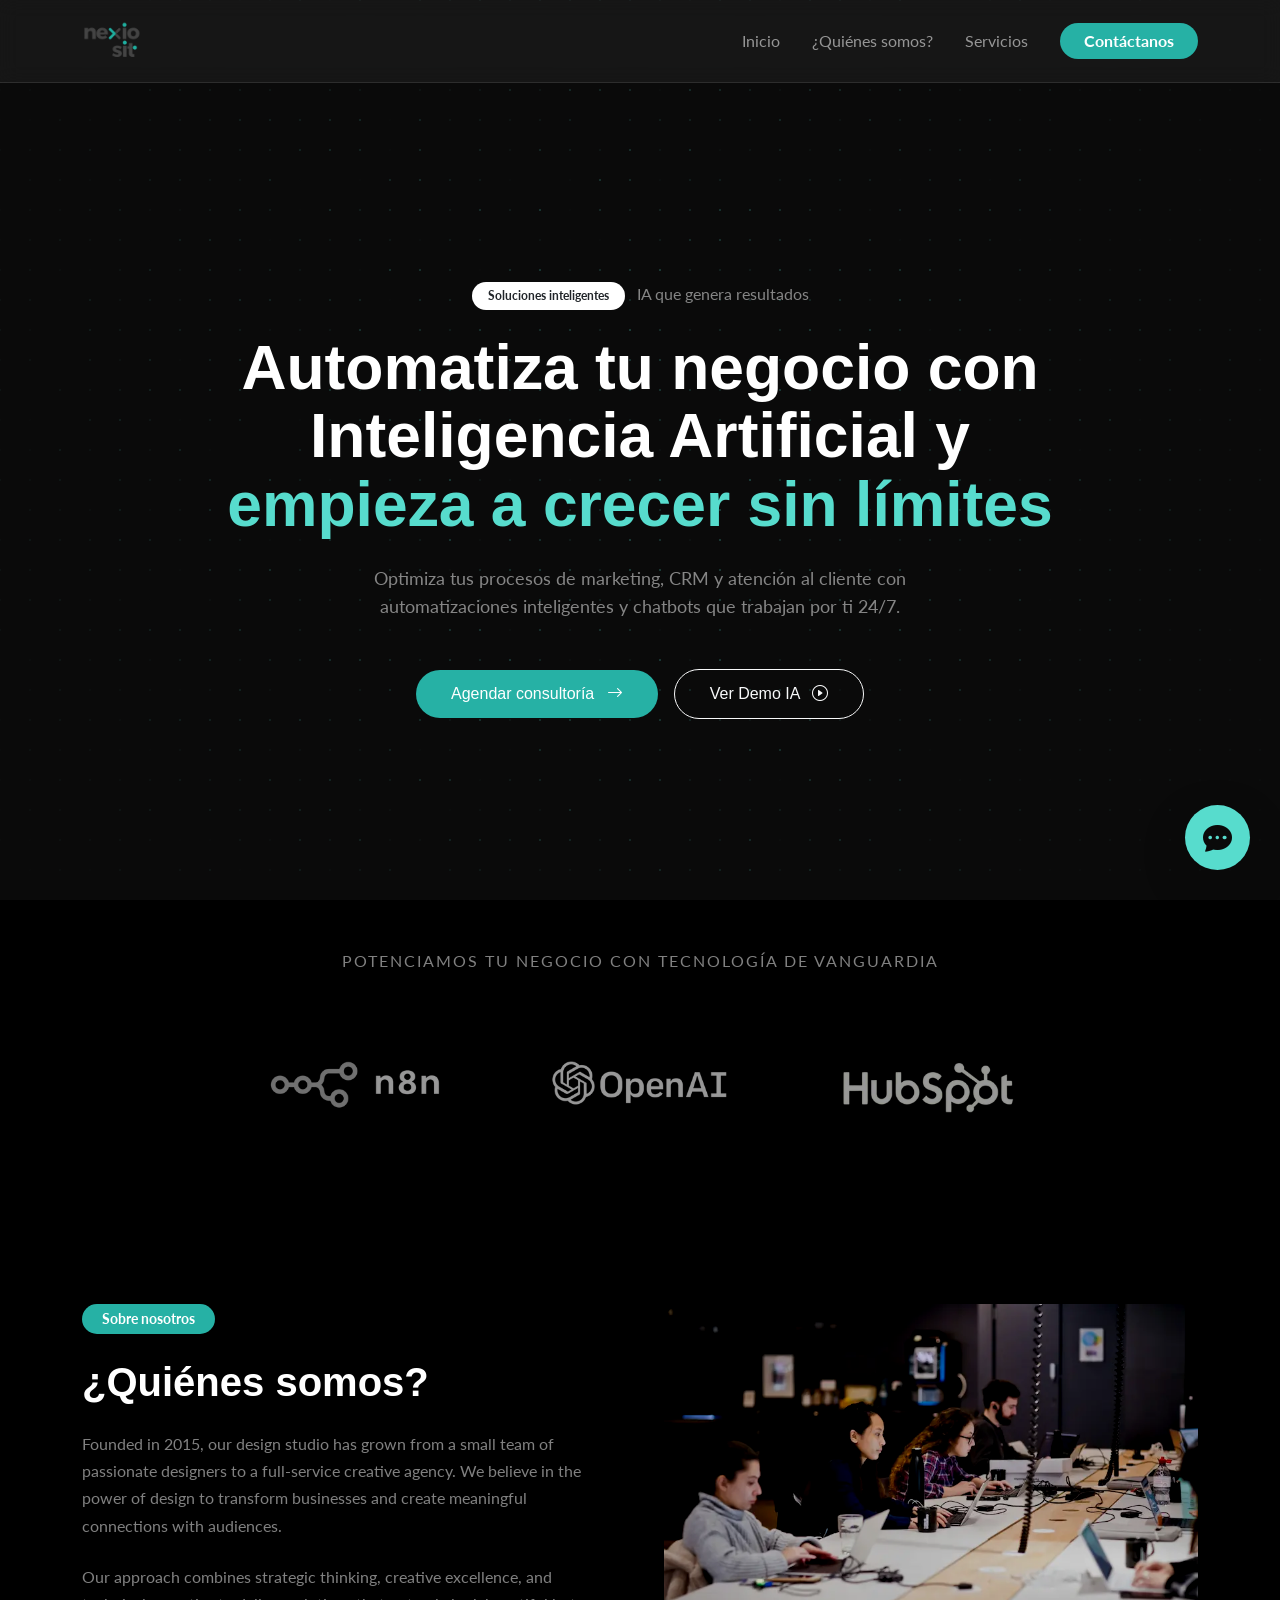
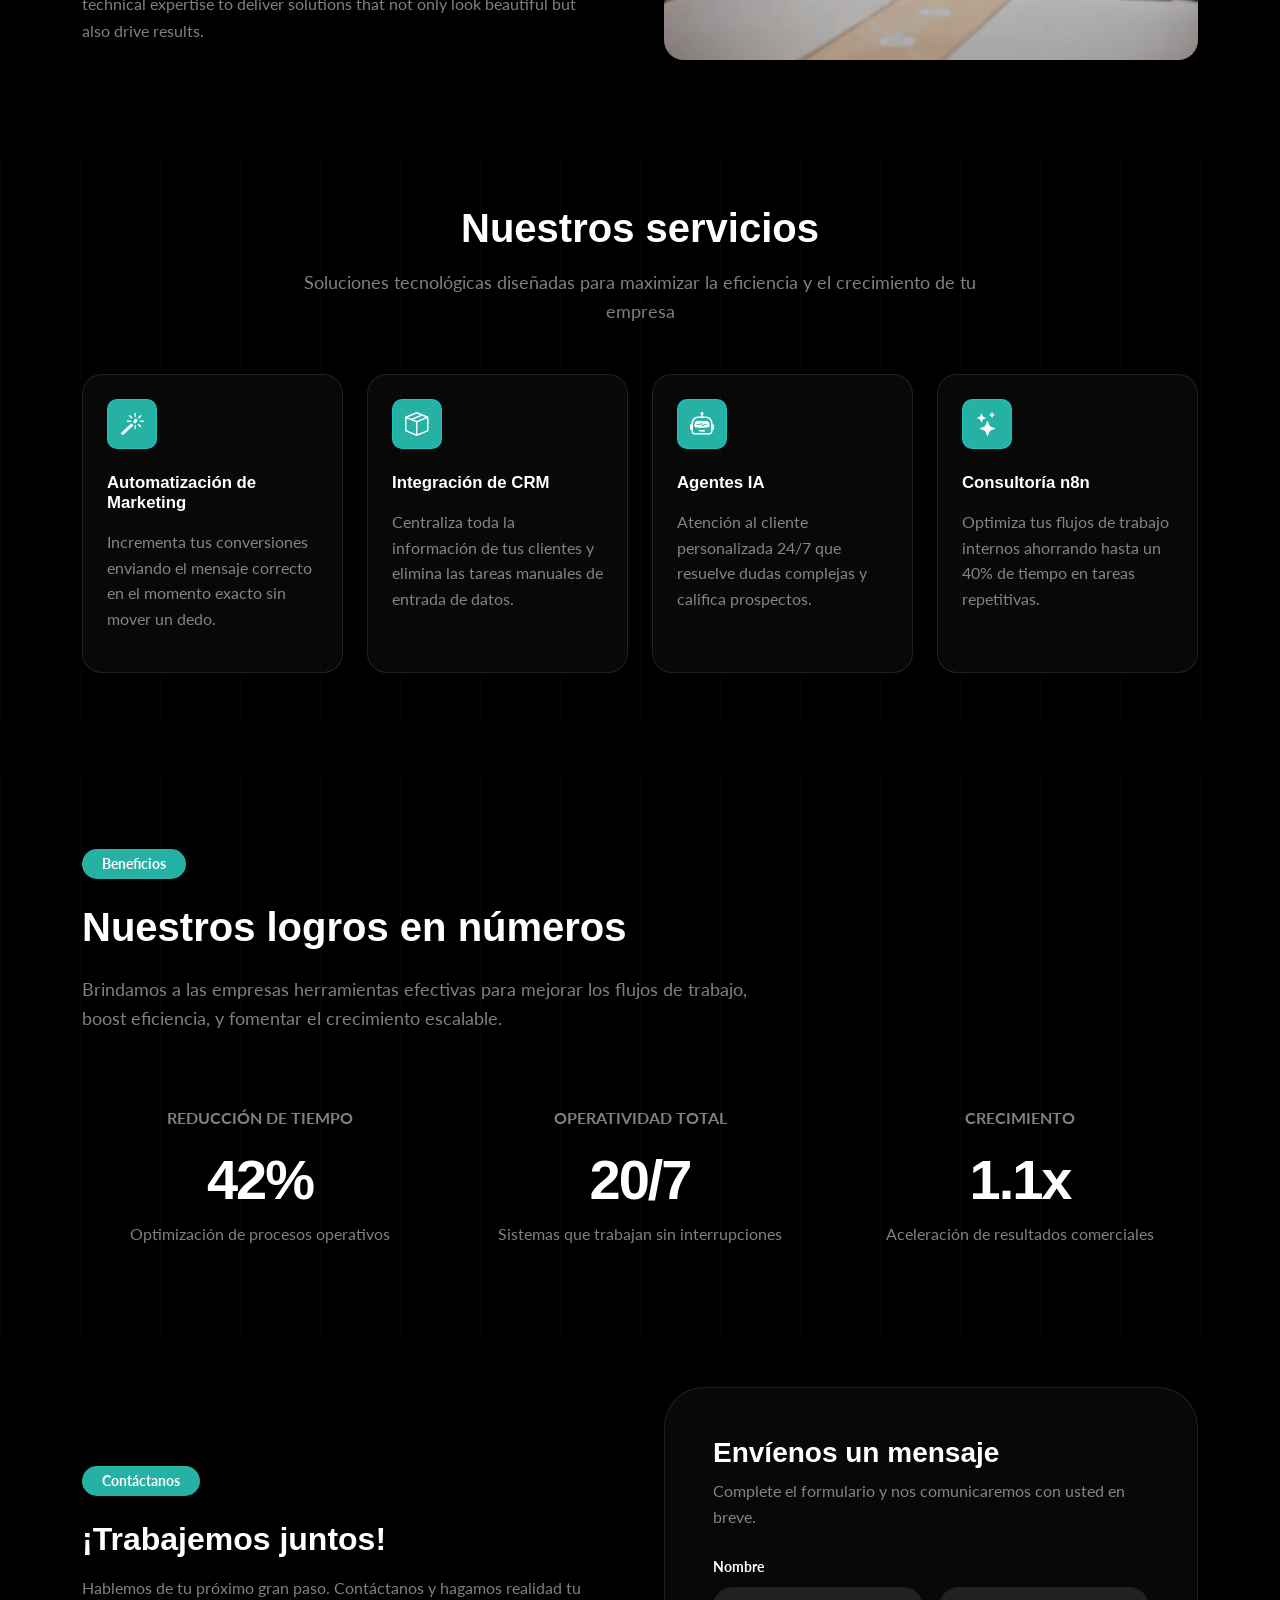
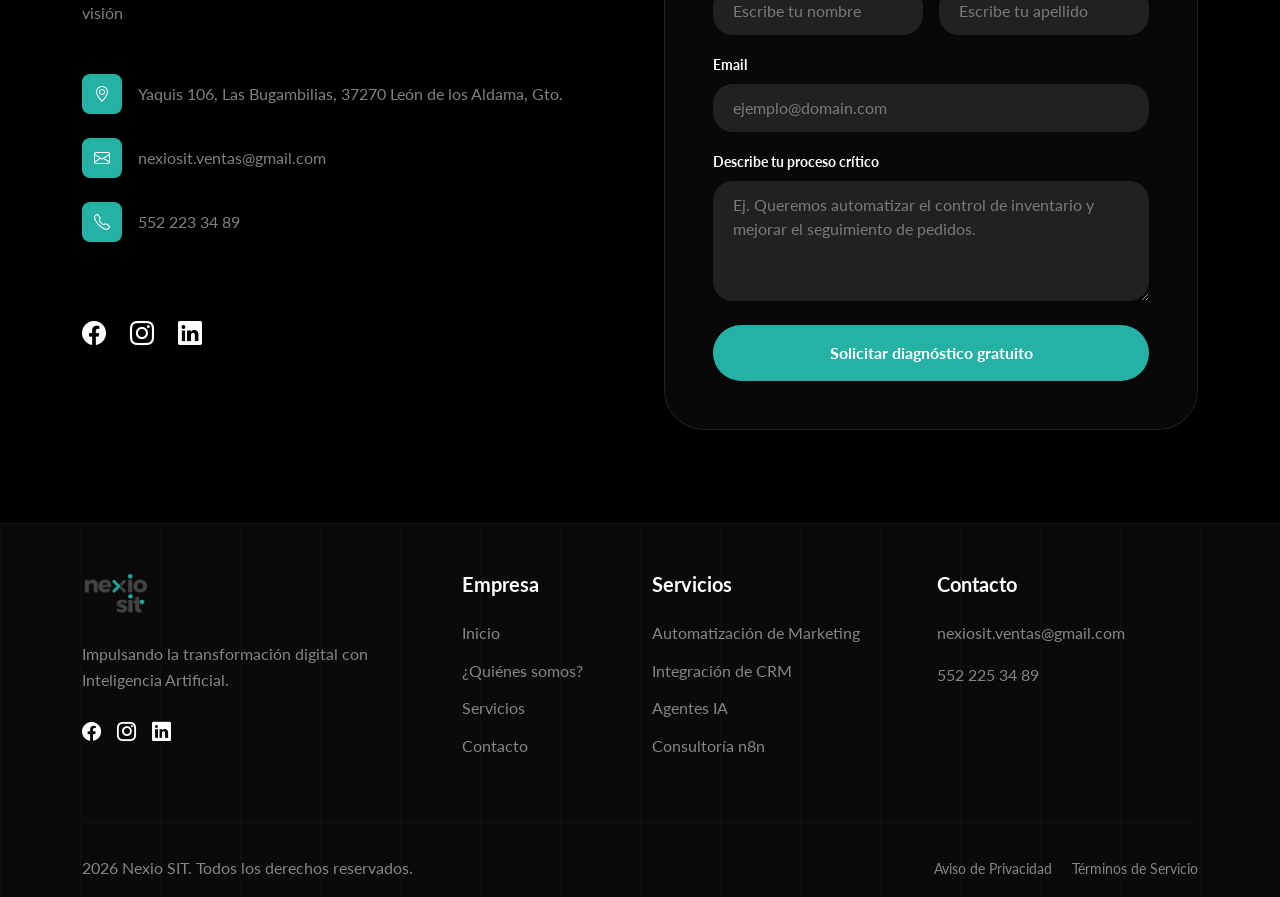
==== commit 7785a0a5: "Update index.html" ====
--- a/index.html
+++ b/index.html
@@ -12,8 +12,7 @@
     <link rel="preload" href="https://cdn.jsdelivr.net/npm/bootstrap@5.3.0/dist/css/bootstrap.min.css" as="style">
     <link rel="stylesheet" href="https://cdn.jsdelivr.net/npm/bootstrap@5.3.0/dist/css/bootstrap.min.css">
     
-    <link rel="preload" href="https://cdn.jsdelivr.net/npm/bootstrap-icons@1.11.3/font/bootstrap-icons.min.css" as="style">
-    <link rel="stylesheet" href="https://cdn.jsdelivr.net/npm/bootstrap-icons@1.11.3/font/bootstrap-icons.min.css">
+    <link rel="stylesheet" href="css/bootstrap-icons.css">
     
     <link rel="preload" as="style" href="https://fonts.googleapis.com/css2?family=Lato:wght@300;400;700&family=Roboto:wght@300;400;700&display=swap">
     <link rel="stylesheet" href="https://fonts.googleapis.com/css2?family=Lato:wght@300;400;700&family=Roboto:wght@300;400;700&display=swap">
@@ -454,3 +453,4 @@
 
 
 
+
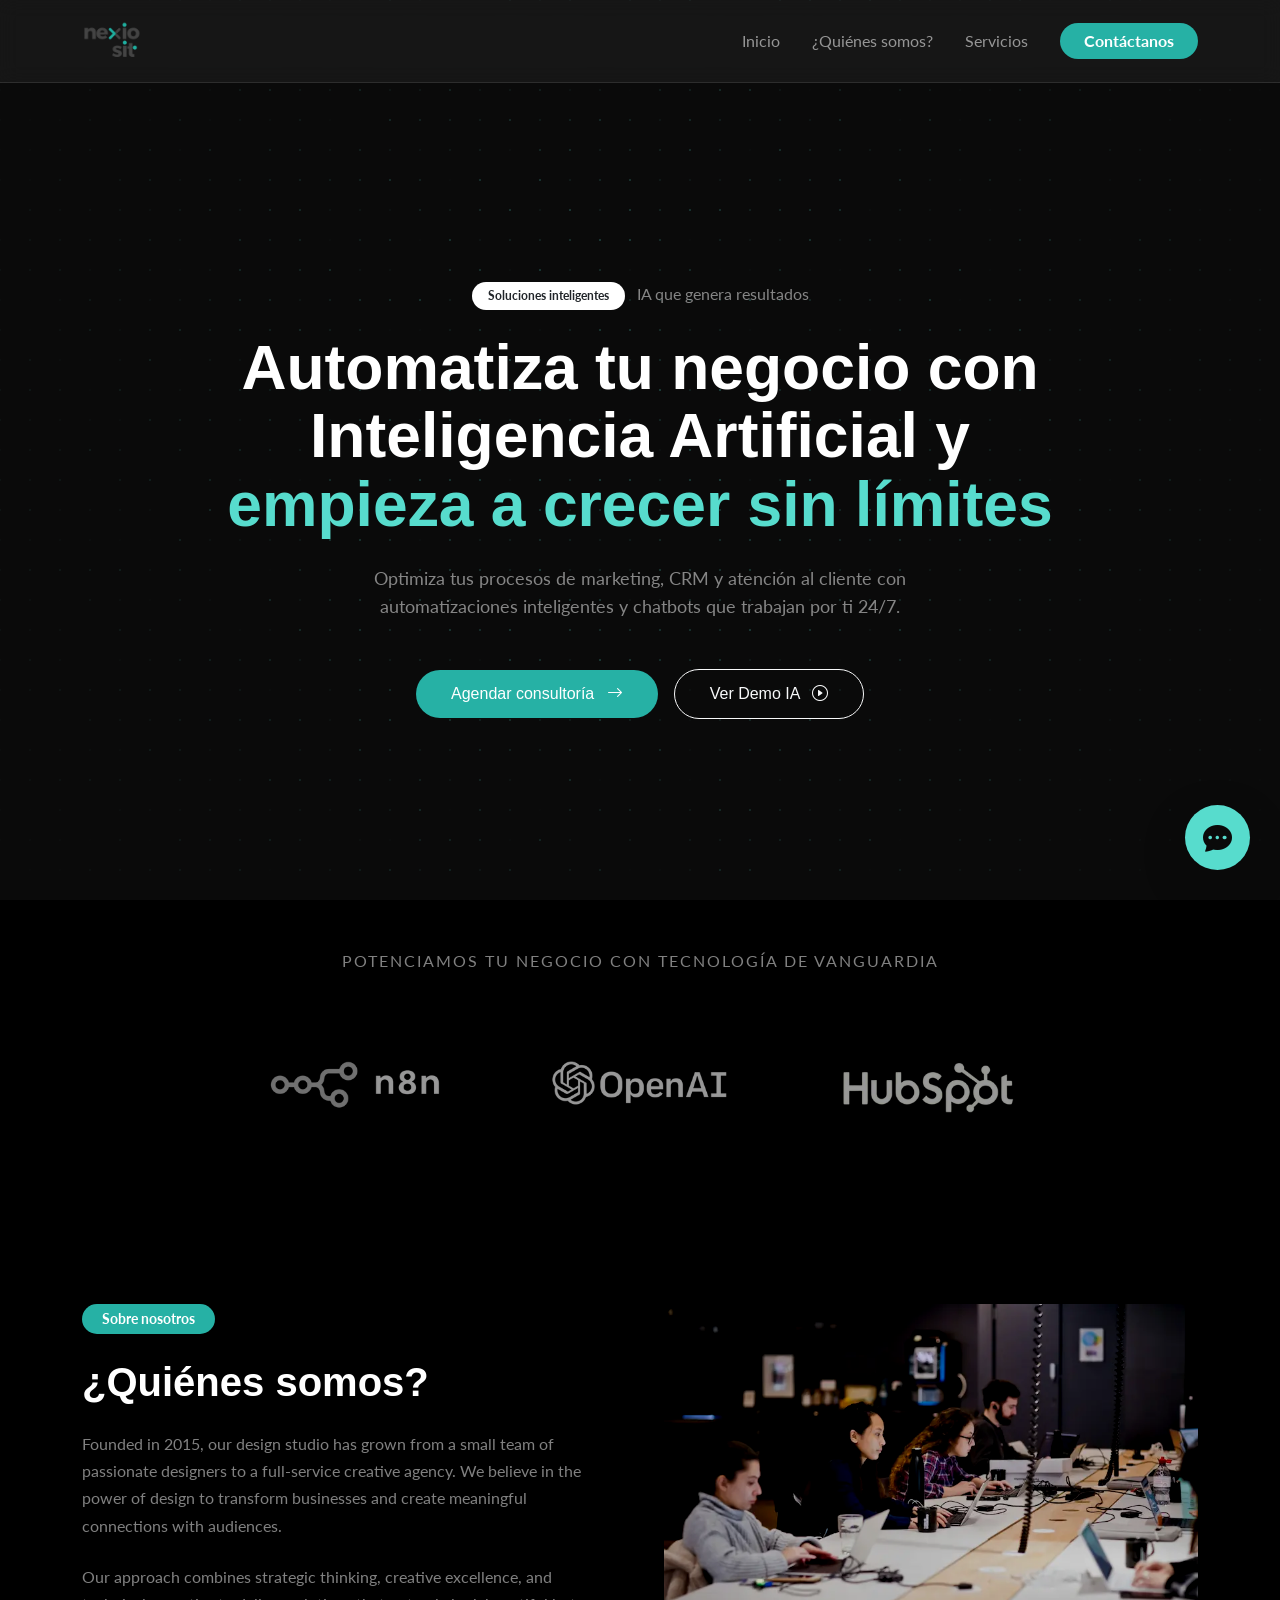
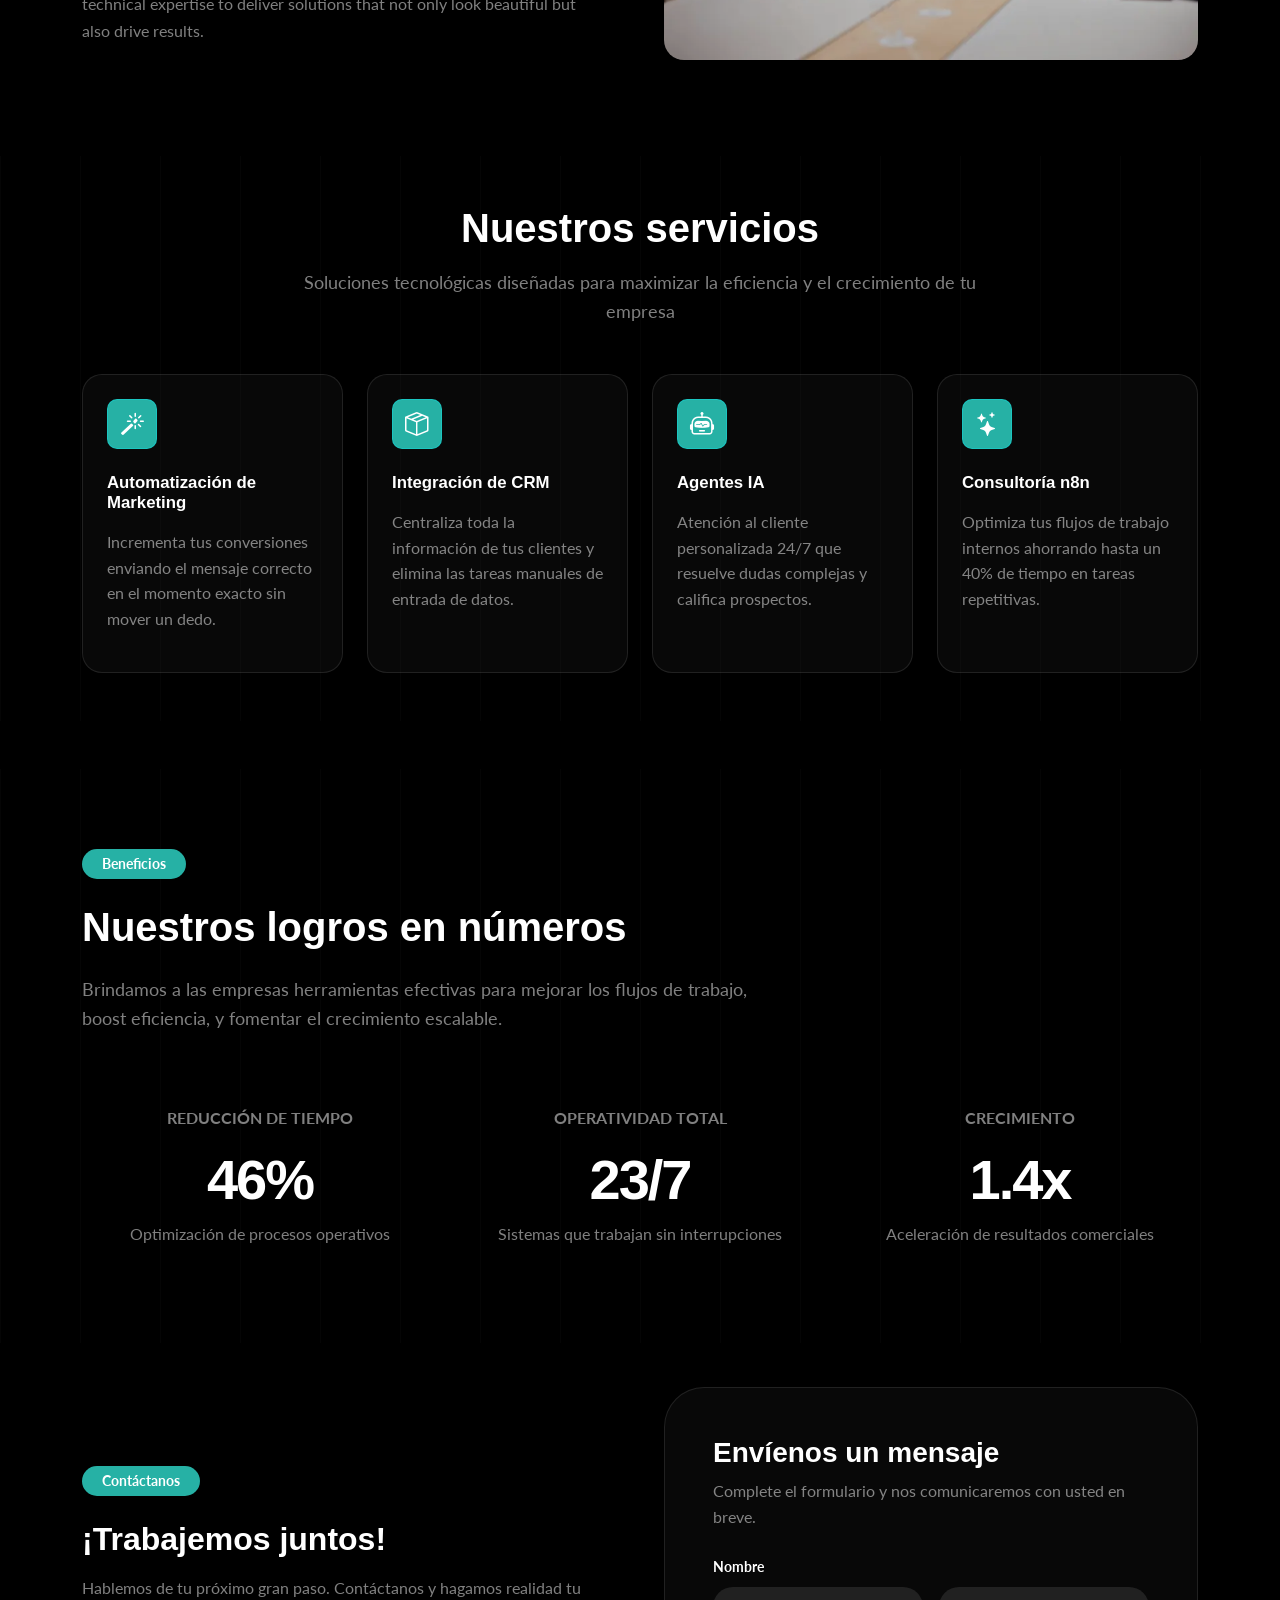
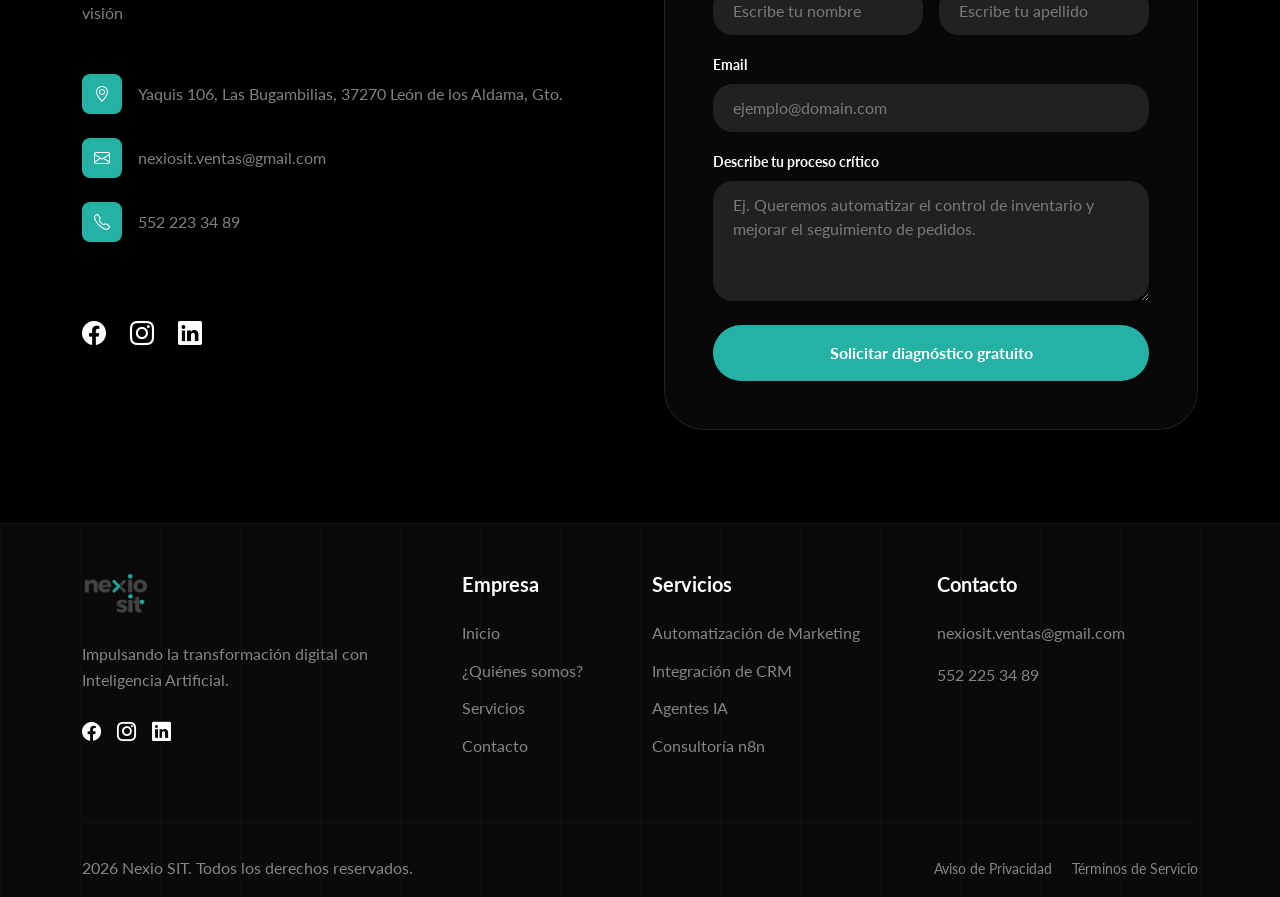
==== commit e2130c22: "Update index.html" ====
--- a/index.html
+++ b/index.html
@@ -13,6 +13,7 @@
     <link rel="stylesheet" href="https://cdn.jsdelivr.net/npm/bootstrap@5.3.0/dist/css/bootstrap.min.css">
     
     <link rel="stylesheet" href="css/bootstrap-icons.css">
+    <link rel="preload" href="fonts/bootstrap-icons.woff2" as="font" type="font/woff2" crossorigin>
     
     <link rel="preload" as="style" href="https://fonts.googleapis.com/css2?family=Lato:wght@300;400;700&family=Roboto:wght@300;400;700&display=swap">
     <link rel="stylesheet" href="https://fonts.googleapis.com/css2?family=Lato:wght@300;400;700&family=Roboto:wght@300;400;700&display=swap">
@@ -454,3 +455,4 @@
 
 
 
+
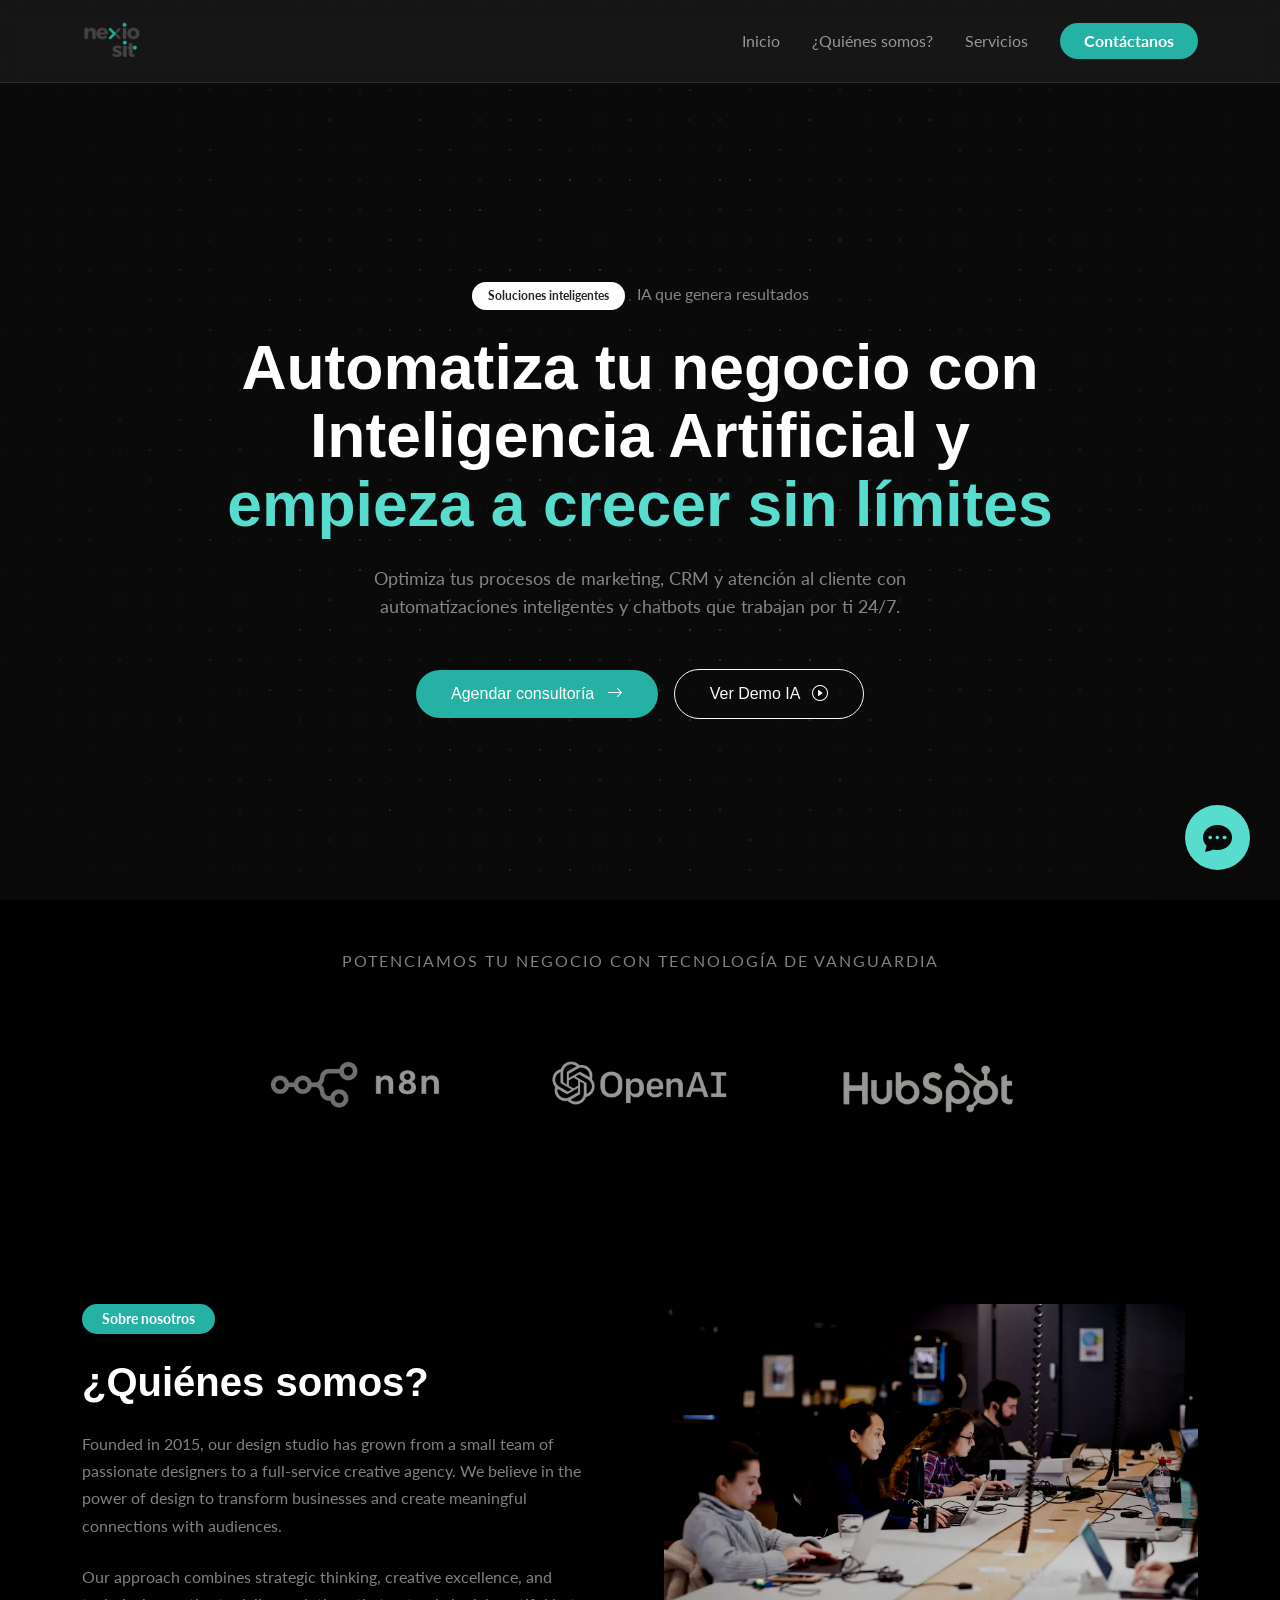
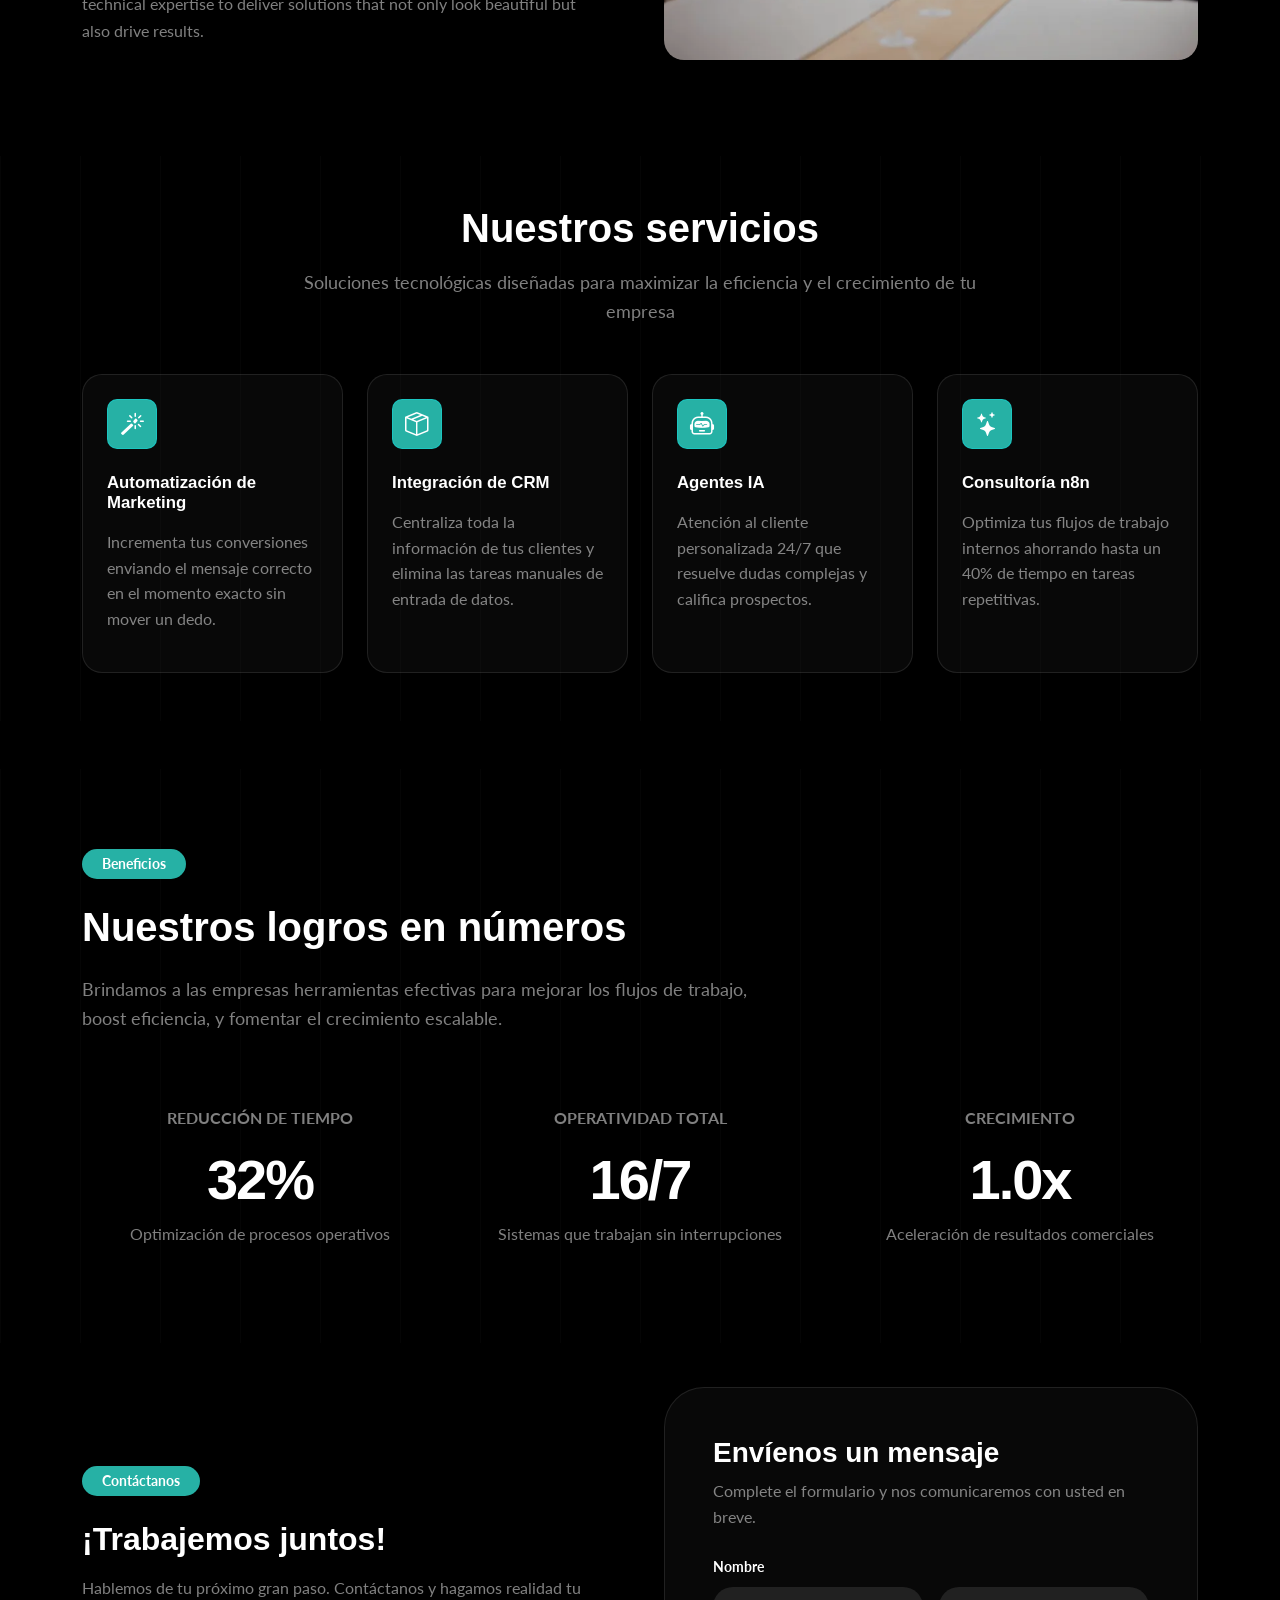
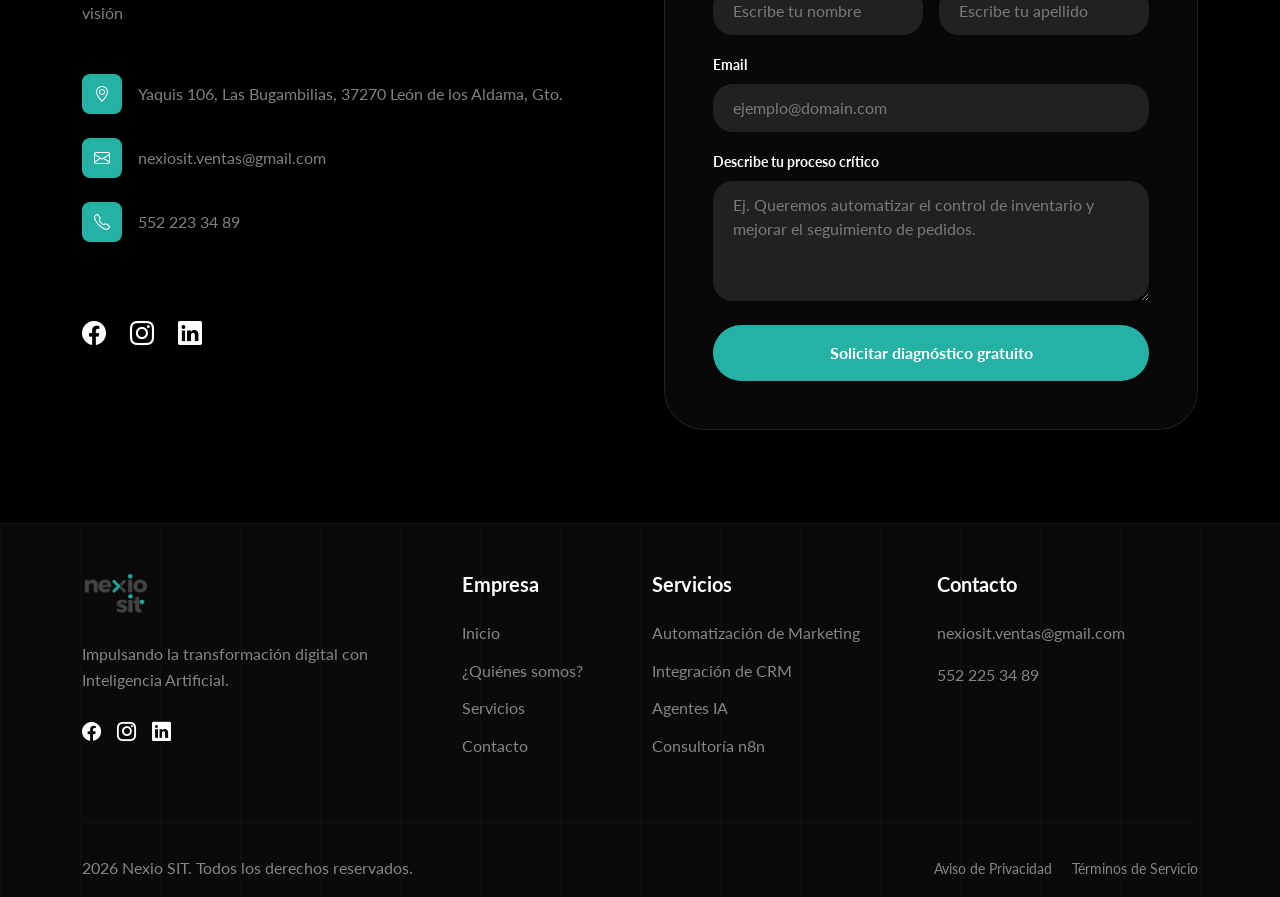
==== commit 5c96519e: "Update accesabilidad index.html" ====
--- a/index.html
+++ b/index.html
@@ -32,7 +32,7 @@
             <a class="navbar-brand" href="#">
              <img src="imagenes/Logo-nexiosit.webp" alt="Nexio SIT" height="40" fetchpriority="high">
             </a>
-            <button class="navbar-toggler" type="button" data-bs-toggle="collapse" data-bs-target="#navbarNav">
+            <button class="navbar-toggler" type="button" data-bs-toggle="collapse" data-bs-target="#navbarNav" aria-label="Abrir menú de navegación">
              <span class="navbar-toggler-icon"></span>
             </button>
             <div class="collapse navbar-collapse" id="navbarNav">
@@ -172,10 +172,10 @@
                     </div>
                 </div>
                 <div class="carousel-indicators position-relative mt-2">
-                    <button type="button" data-bs-target="#servicesCarousel" data-bs-slide-to="0" class="active"></button>
-                    <button type="button" data-bs-target="#servicesCarousel" data-bs-slide-to="1"></button>
-                    <button type="button" data-bs-target="#servicesCarousel" data-bs-slide-to="2"></button>
-                    <button type="button" data-bs-target="#servicesCarousel" data-bs-slide-to="3"></button>
+                    <button type="button" data-bs-target="#servicesCarousel" data-bs-slide-to="0" class="active" aria-label="Ir al servicio 1"></button>
+                    <button type="button" data-bs-target="#servicesCarousel" data-bs-slide-to="1" aria-label="Ir al servicio 2"></button>
+                    <button type="button" data-bs-target="#servicesCarousel" data-bs-slide-to="2" aria-label="Ir al servicio 3"></button>
+                    <button type="button" data-bs-target="#servicesCarousel" data-bs-slide-to="3" aria-label="Ir al servicio 4"></button>
                 </div>
             </div>
     
@@ -404,7 +404,7 @@
     
 
     <!--Chatbot-->
-    <button id="chat-btn" class="btn shadow-lg rounded-circle" onclick="toggleChat()" 
+    <button id="chat-btn" class="btn shadow-lg rounded-circle" onclick="toggleChat()" aria-label="Abrir chat de soporte"  
         style="position: fixed; bottom: 30px; right: 30px; width: 65px; height: 65px; z-index: 2000; background-color: #57DCCD; border: none; color: #0a0a0a;">
         <i class="bi bi-chat-dots-fill" style="font-size: 1.8rem;"></i>
     </button>
@@ -456,3 +456,4 @@
 
 
 
+
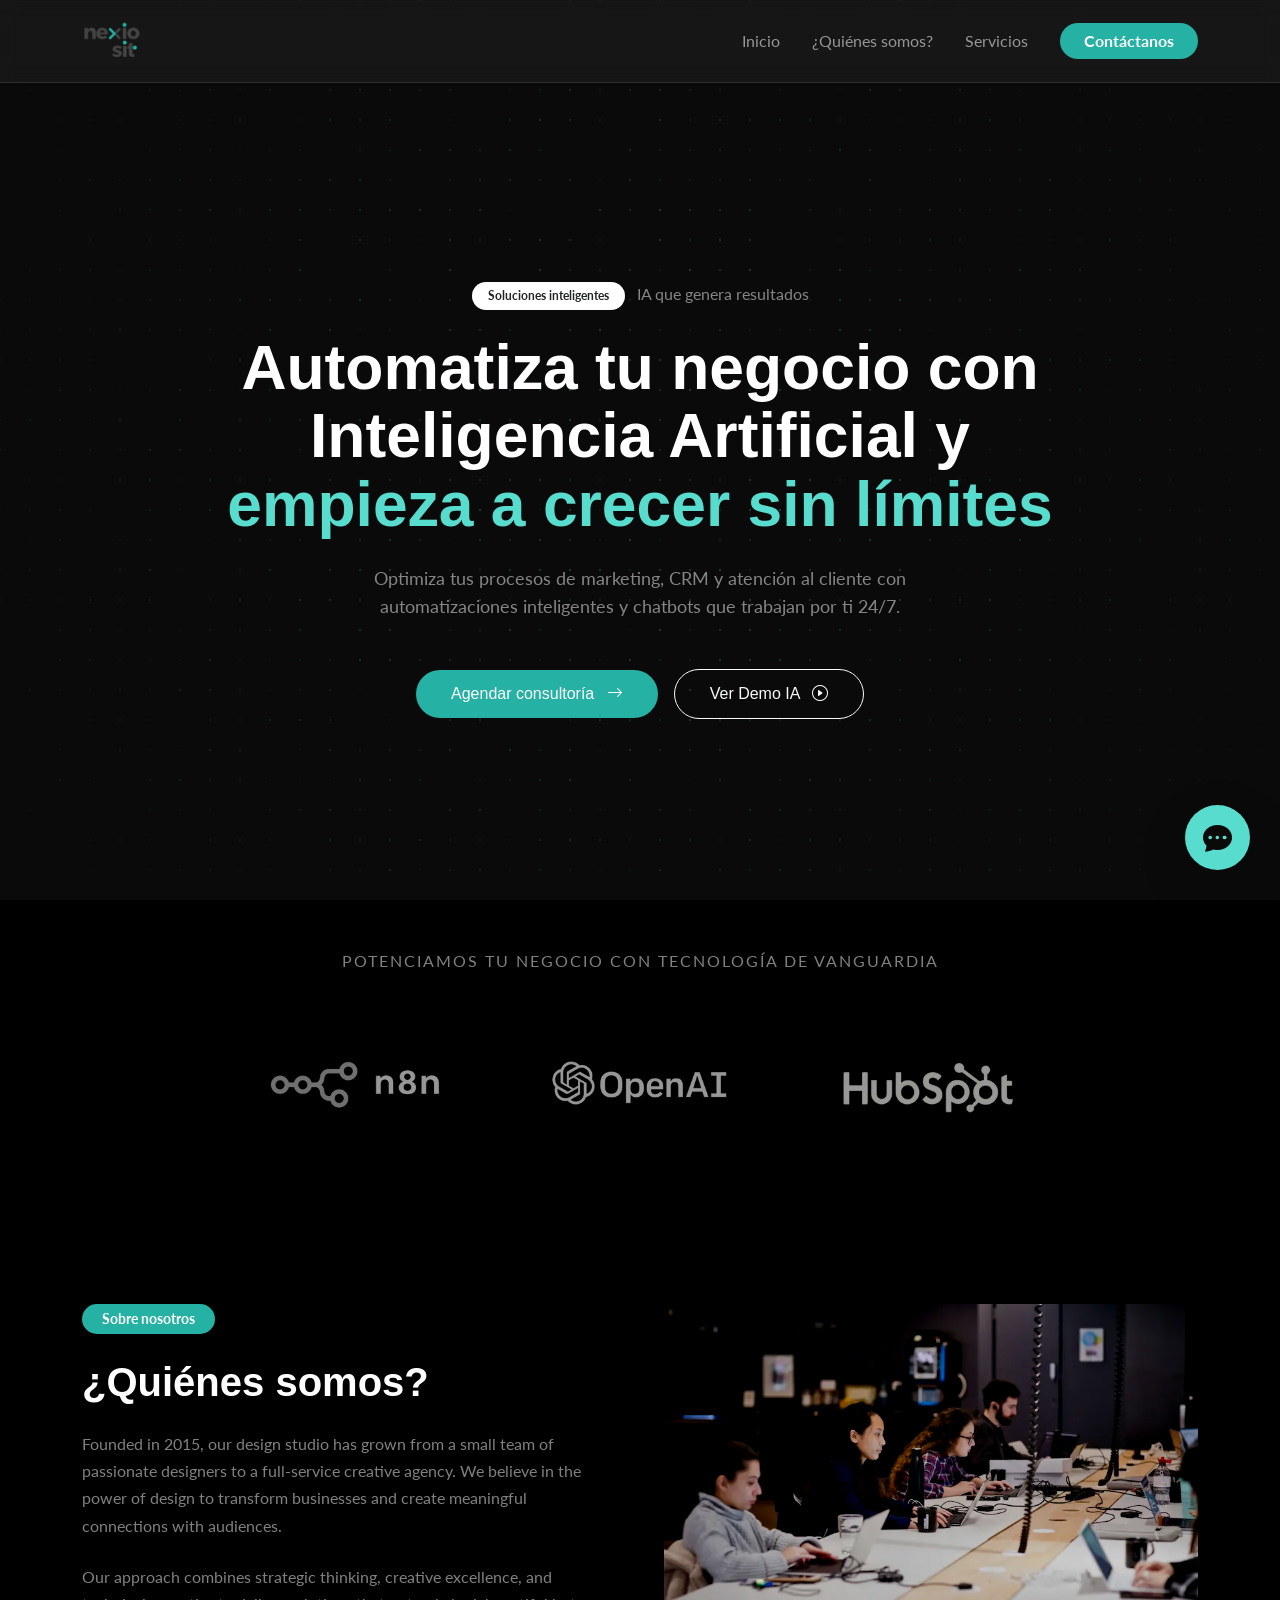
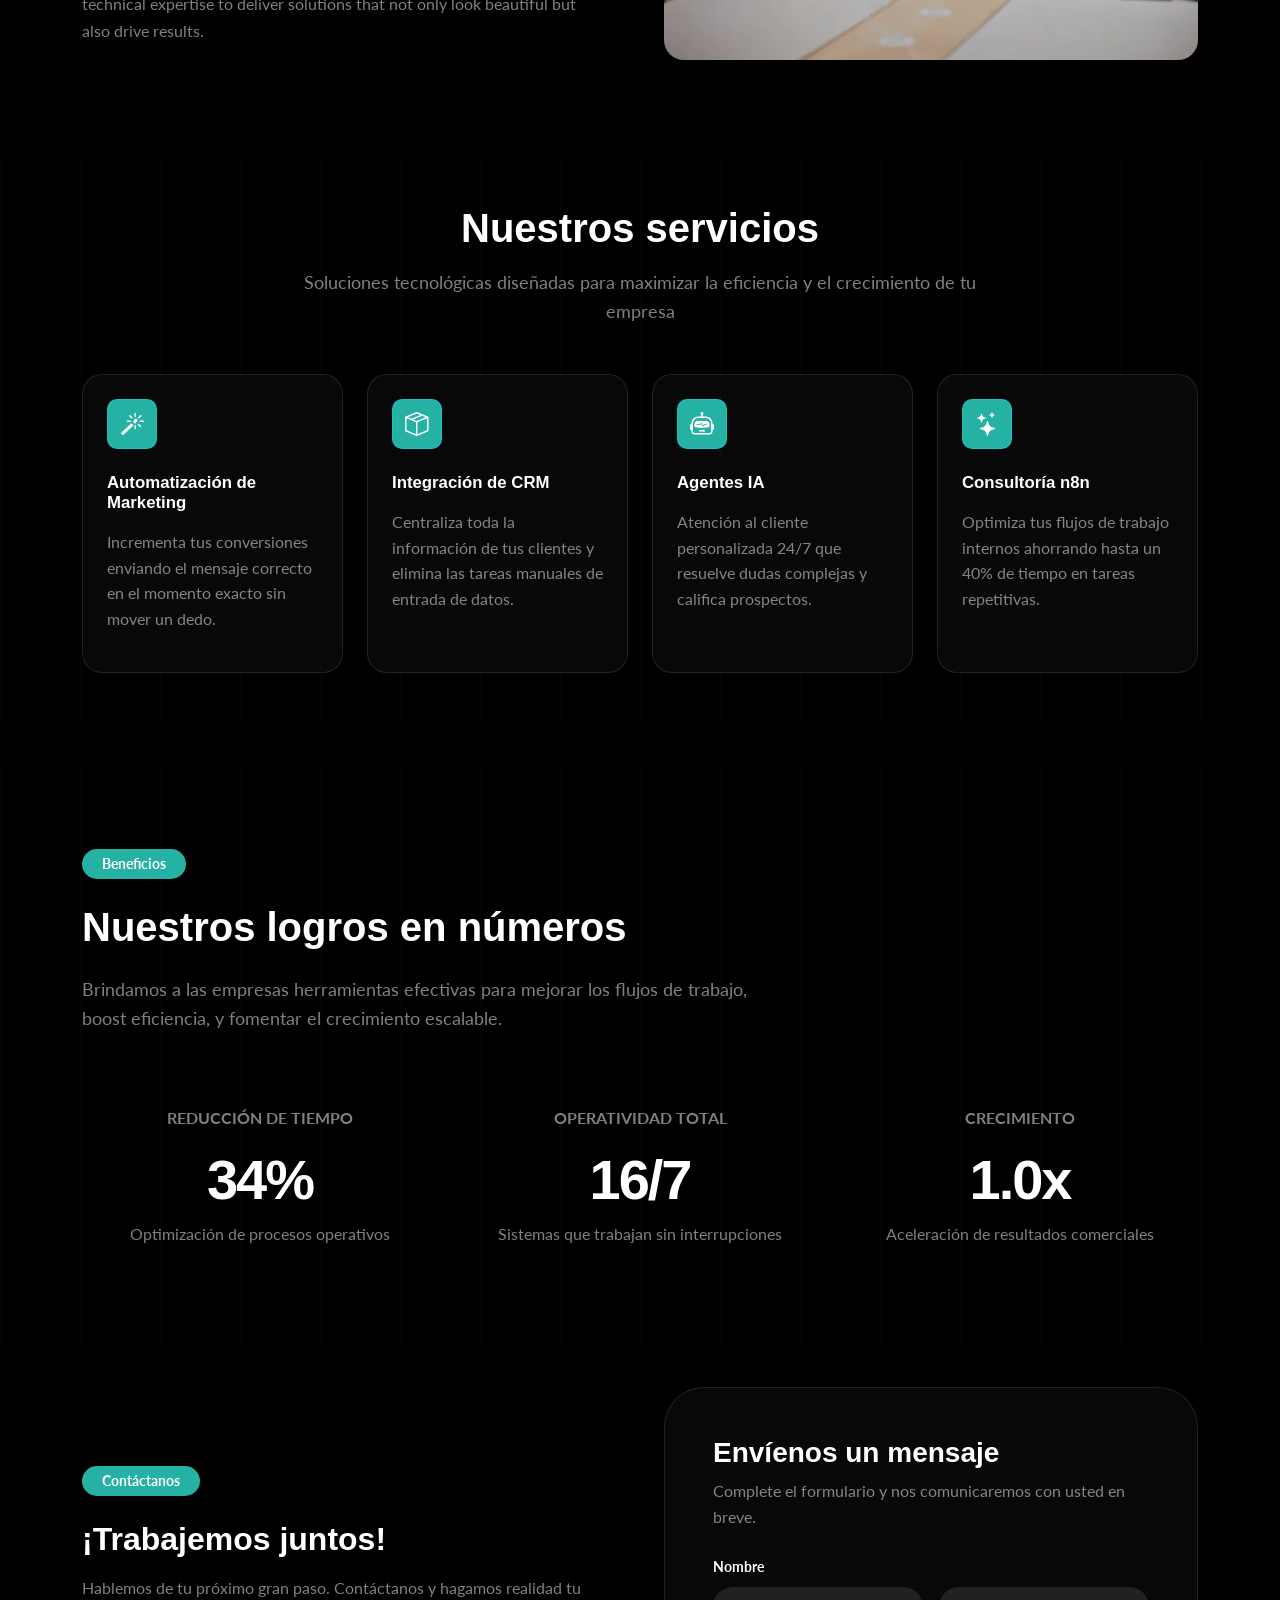
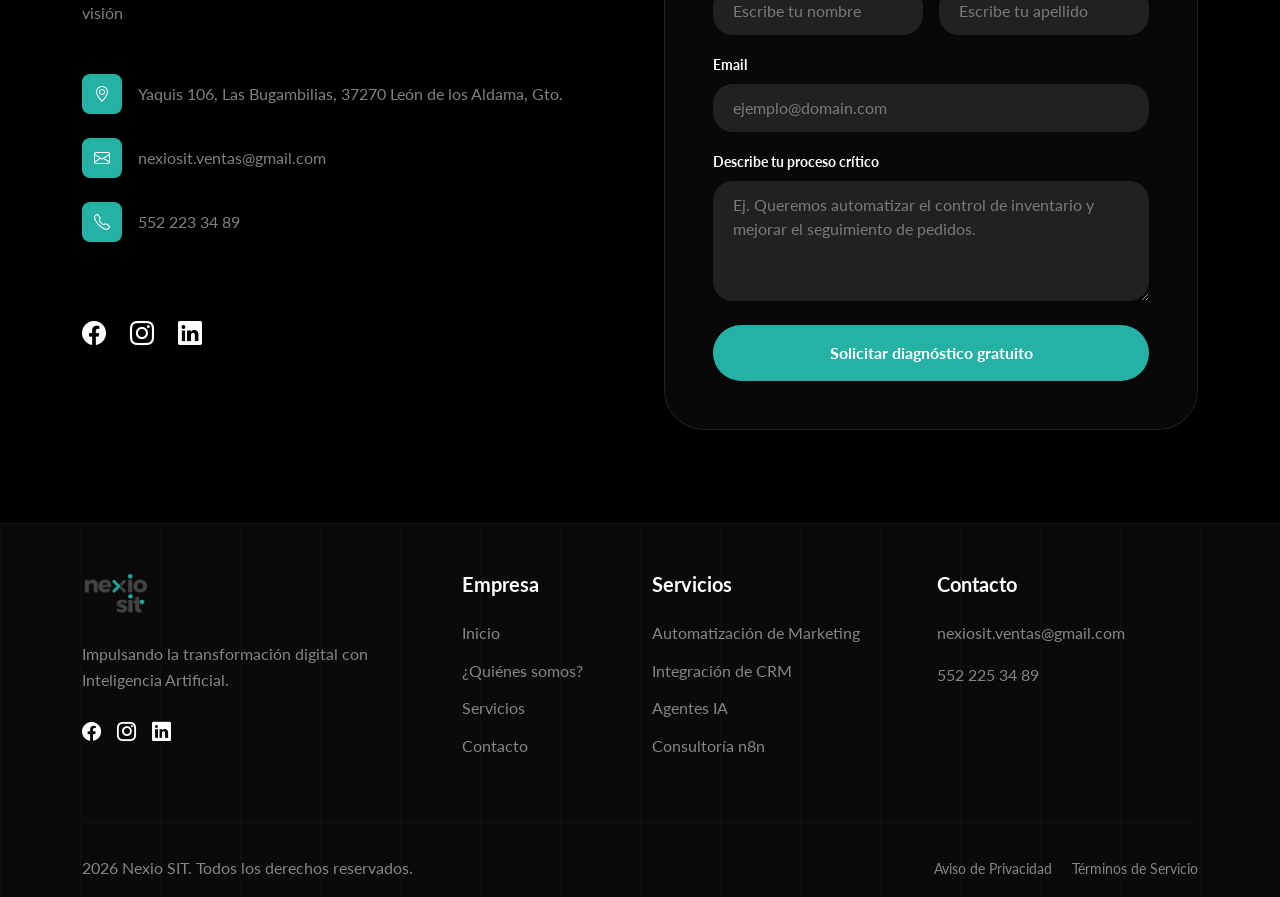
==== commit 5579fac7: "Update accesibilidad links index.html" ====
--- a/index.html
+++ b/index.html
@@ -282,9 +282,9 @@
                 </div>
     
                     <div class="social-links-simple d-flex gap-4 mt-5">
-                        <a href="#"><i class="bi bi-facebook"></i></a>
-                        <a href="#"><i class="bi bi-instagram"></i></a>
-                        <a href="#"><i class="bi bi-linkedin"></i></a>
+                        <a href="https://facebook.com/nexiosit"><i class="bi bi-facebook" aria-label="Visitar nuestro perfil de Facebook"></i></a>
+                        <a href="https://instagram.com/company/nexiosit"><i class="bi bi-instagram" aria-label="Visitar nuestra cuenta de Instagram"></i></a>
+                        <a href="https://linkedin.com/company/nexiosit"><i class="bi bi-linkedin" aria-label="Síguenos en LinkedIn"></i></a>
                     </div>
                 </div>
     
@@ -334,19 +334,19 @@
                         Impulsando la transformación digital con Inteligencia Artificial.
                     </p>
                     <div class="footer-social-links d-flex gap-3 mt-4">
-                        <a href="#"><i class="bi bi-facebook"></i></a>
-                        <a href="#"><i class="bi bi-instagram"></i></a>
-                        <a href="#"><i class="bi bi-linkedin"></i></a>
+                        <a href="https://facebook.com/nexiosit"><i class="bi bi-facebook" aria-label="Visitar nuestro perfil de Facebook"></i></a>
+                        <a href="https://instagram.com/company/nexiosit"><i class="bi bi-instagram" aria-label="Visitar nuestra cuenta de Instagram"></i></a>
+                        <a href="https://linkedin.com/company/nexiosit"><i class="bi bi-linkedin" aria-label="Síguenos en LinkedIn"></i></a>
                     </div>
                 </div>
     
                 <div class="col-lg-2 col-md-6">
                     <h5 class="text-white fw-bold mb-4">Empresa</h5>
                     <ul class="list-unstyled footer-links">
-                        <li><a href="#">Inicio</a></li>
-                        <li><a href="#">¿Quiénes somos?</a></li>
-                        <li><a href="#">Servicios</a></li>
-                        <li><a href="#">Contacto</a></li>
+                        <li><a href="#inicio">Inicio</a></li>
+                        <li><a href="#nosotros">¿Quiénes somos?</a></li>
+                        <li><a href="#servicios">Servicios</a></li>
+                        <li><a href="#contacto">Contacto</a></li>
                     </ul>
                 </div>
     
@@ -457,3 +457,4 @@
 
 
 
+
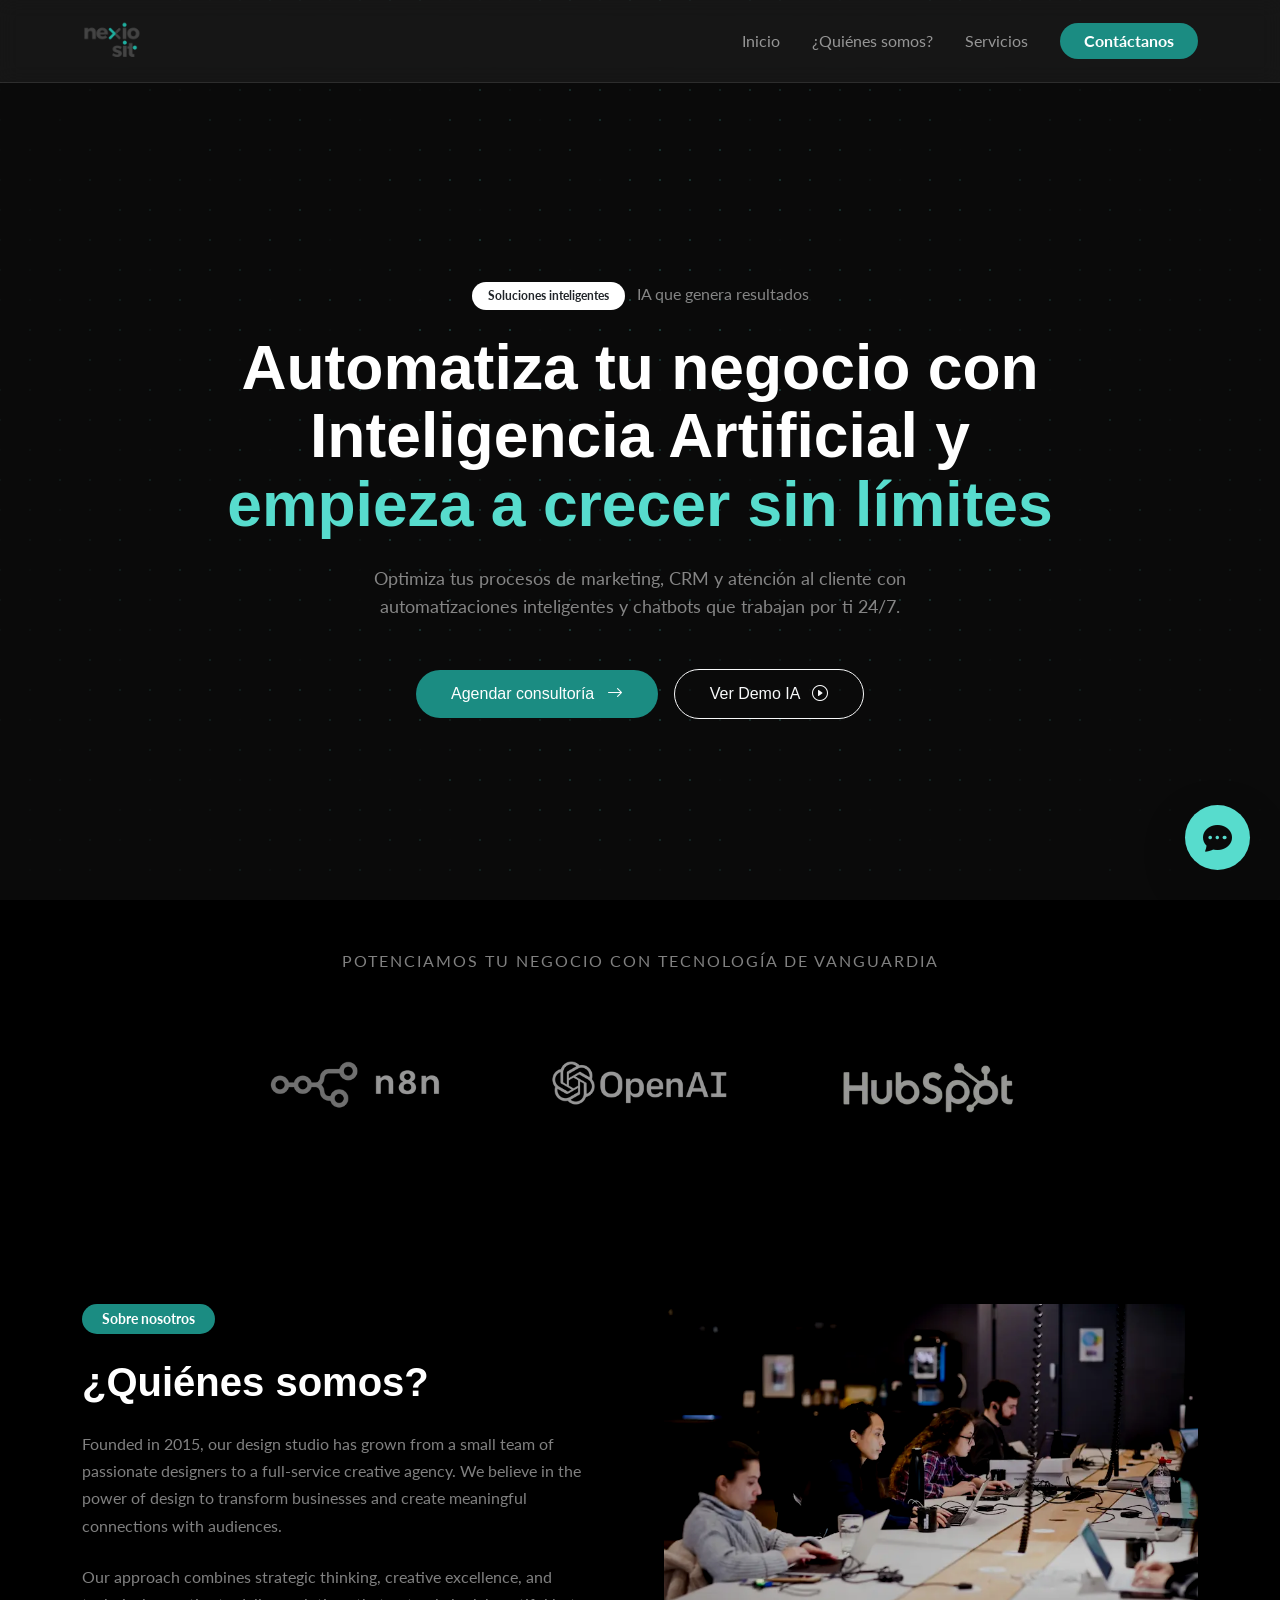
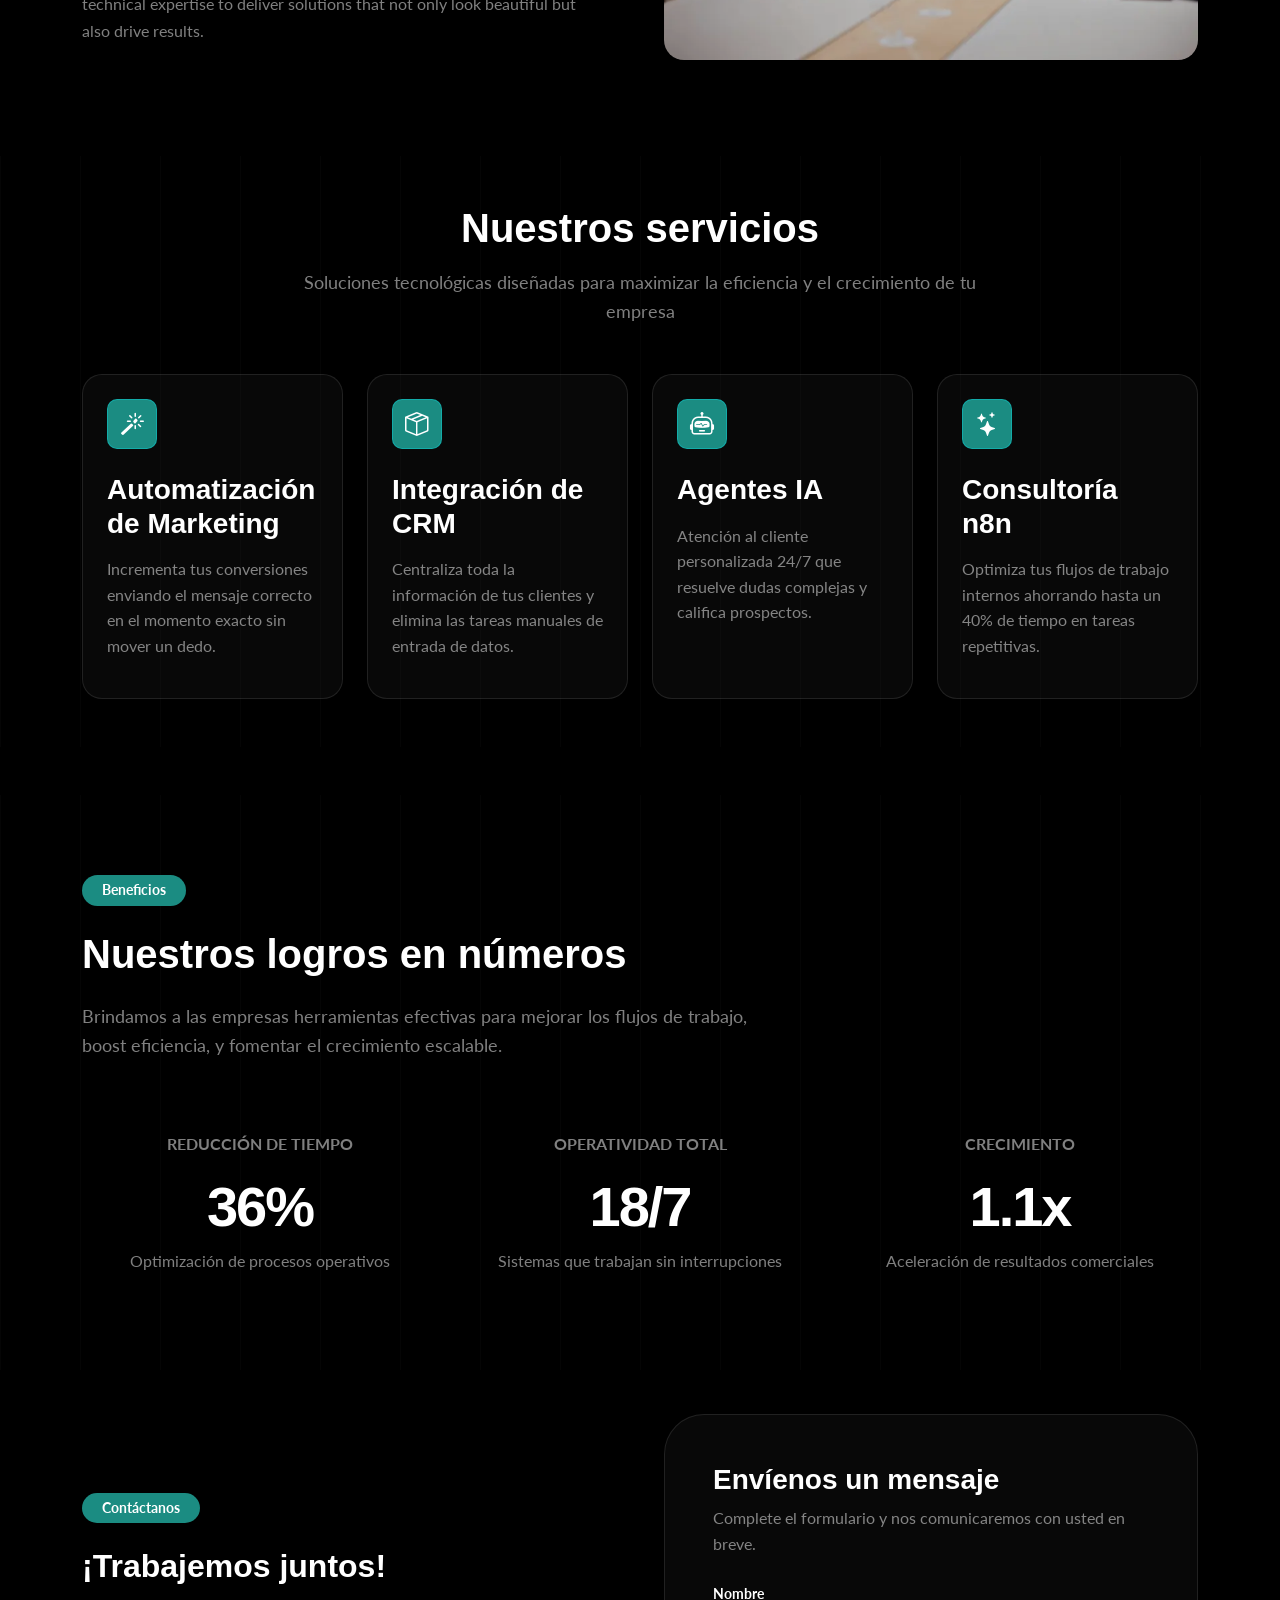
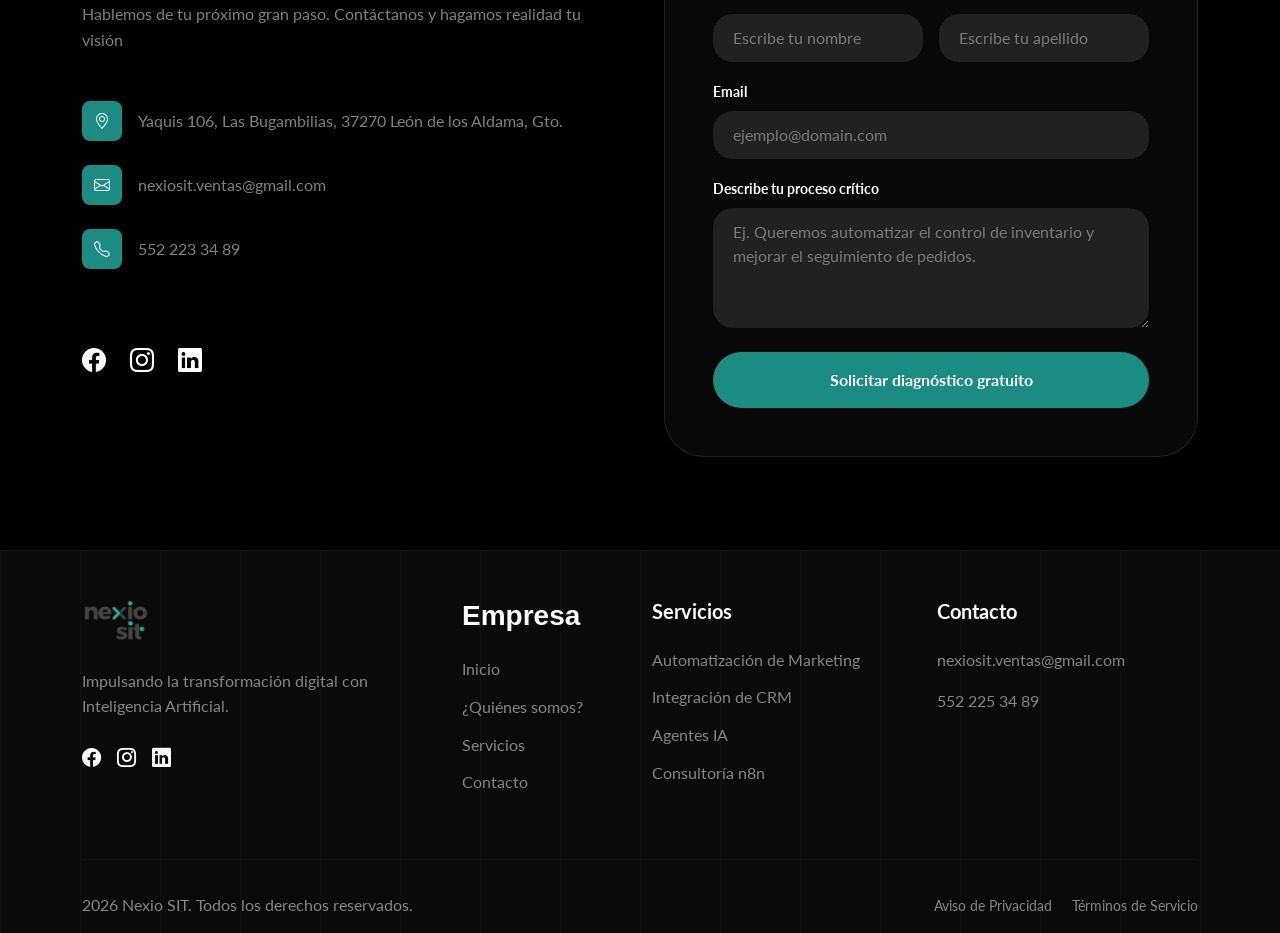
==== commit 844c1007: "Update jerarquia de titulos index.html" ====
--- a/index.html
+++ b/index.html
@@ -145,28 +145,28 @@
                     <div class="carousel-item active">
                         <div class="service-card p-4 mx-2">
                             <div class="icon-box mb-4"><i class="bi bi-magic"></i></div>
-                            <h4 class="text-white mb-3">Automatización de Marketing</h4>
+                            <h3 class="text-white mb-3">Automatización de Marketing</h3>
                             <p class="text-white-50 small">Incrementa tus conversiones enviando el mensaje correcto en el momento exacto.</p>
                         </div>
                     </div>
                     <div class="carousel-item">
                         <div class="service-card p-4 mx-2">
                             <div class="icon-box mb-4"><i class="bi bi-box-seam"></i></div>
-                            <h4 class="text-white mb-3">Integración de CRM</h4>
+                            <h3 class="text-white mb-3">Integración de CRM</h3>
                             <p class="text-white-50 small">Centraliza toda la información de tus clientes y elimina tareas manuales.</p>
                         </div>
                     </div>
                     <div class="carousel-item">
                         <div class="service-card p-4 mx-2">
                             <div class="icon-box mb-4"><i class="bi bi-robot"></i></div>
-                            <h4 class="text-white mb-3">Agentes IA</h4>
+                            <h3 class="text-white mb-3">Agentes IA</h3>
                             <p class="text-white-50 small">Atención al cliente personalizada 24/7 que resuelve dudas complejas.</p>
                         </div>
                     </div>
                     <div class="carousel-item">
                         <div class="service-card p-4 mx-2">
                             <div class="icon-box mb-4"><i class="bi bi-stars"></i></div>
-                            <h4 class="text-white mb-3">Consultoría n8n</h4>
+                            <h3 class="text-white mb-3">Consultoría n8n</h3>
                             <p class="text-white-50 small">Optimiza tus flujos de trabajo internos ahorrando hasta un 40% de tiempo.</p>
                         </div>
                     </div>
@@ -183,28 +183,28 @@
                 <div class="col-md-6 col-lg-3">
                     <div class="service-card p-4 h-100">
                         <div class="icon-box mb-4"><i class="bi bi-magic"></i></div>
-                        <h4 class="text-white mb-3">Automatización de Marketing</h4>
+                        <h3 class="text-white mb-3">Automatización de Marketing</h3>
                         <p class="text-white-50 small">Incrementa tus conversiones enviando el mensaje correcto en el momento exacto sin mover un dedo.</p>
                     </div>
                 </div>
                 <div class="col-md-6 col-lg-3">
                     <div class="service-card p-4 h-100">
                         <div class="icon-box mb-4"><i class="bi bi-box-seam"></i></div>
-                        <h4 class="text-white mb-3">Integración de CRM</h4>
+                        <h3 class="text-white mb-3">Integración de CRM</h3>
                         <p class="text-white-50 small">Centraliza toda la información de tus clientes y elimina las tareas manuales de entrada de datos.</p>
                     </div>
                 </div>
                 <div class="col-md-6 col-lg-3">
                     <div class="service-card p-4 h-100">
                         <div class="icon-box mb-4"><i class="bi bi-robot"></i></div>
-                        <h4 class="text-white mb-3">Agentes IA</h4>
+                        <h3 class="text-white mb-3">Agentes IA</h3>
                         <p class="text-white-50 small">Atención al cliente personalizada 24/7 que resuelve dudas complejas y califica prospectos.</p>
                     </div>
                 </div>
                 <div class="col-md-6 col-lg-3">
                     <div class="service-card p-4 h-100">
                         <div class="icon-box mb-4"><i class="bi bi-stars"></i></div>
-                        <h4 class="text-white mb-3">Consultoría n8n</h4>
+                        <h3 class="text-white mb-3">Consultoría n8n</h3>
                         <p class="text-white-50 small">Optimiza tus flujos de trabajo internos ahorrando hasta un 40% de tiempo en tareas repetitivas.</p>
                     </div>
                 </div>
@@ -341,7 +341,7 @@
                 </div>
     
                 <div class="col-lg-2 col-md-6">
-                    <h5 class="text-white fw-bold mb-4">Empresa</h5>
+                    <h3 class="text-white fw-bold mb-4">Empresa</h3>
                     <ul class="list-unstyled footer-links">
                         <li><a href="#inicio">Inicio</a></li>
                         <li><a href="#nosotros">¿Quiénes somos?</a></li>
@@ -458,3 +458,4 @@
 
 
 
+
--- a/css/styles.css
+++ b/css/styles.css
@@ -107,7 +107,6 @@
     position: relative;
 }
 
-/* Opcional: Si quieres que el resto de las secciones sean traslúcidas */
 .about-section, .services-section, .stats-section {
     background: transparent;
 }
@@ -197,7 +196,7 @@
 
 /* Botón personalizado */
 .btn-nexio-primary {
-    background-color: var(--nexio-cyan);
+    background-color: #1B8C82;
     color: white;
     border: none;
     transition: 0.3s;
@@ -210,7 +209,7 @@
 }
 
 .text-cyan {
-    color: var(--nexio-cyan);
+    color: #1B8C82;
 }
 
 .max-w-700 {
@@ -305,7 +304,7 @@
 
 .custom-badge {
     /*background-color: rgba(0, 255, 204, 0); /* Color cian con transparencia */
-    background-color: var(--nexio-cyan);
+    background-color: #1B8C82;
     color: #FFFF;
     padding: 8px 20px;
     font-size: 0.9rem;
@@ -401,7 +400,7 @@
 .icon-box {
     width: 50px;
     height: 50px;
-    background: #26b1a5; /* Fondo del icono con opacidad */
+    background: #1B8C82; /* Fondo del icono con opacidad */
     border-radius: 10px;
     display: flex;
     align-items: center;
@@ -477,7 +476,7 @@
 
 .custom-badge {
     background-color: rgba(38, 177, 165, 0.2);
-    color: #26b1a5;
+    color: #1B8C82;
     border: 1px solid #26b1a5;
     padding: 8px 20px;
 }
@@ -526,7 +525,7 @@
 
 /* Badge Verde exacto */
 .custom-badge-green {
-    background-color: #26b1a5;
+    background-color: #1B8C82;
     color: white;
     padding: 8px 20px;
     font-weight: 700;
@@ -546,7 +545,7 @@
 .icon-square {
     width: 40px;
     height: 40px;
-    background: #26b1a5;
+    background: #1B8C82;
     color: white;
     display: flex;
     align-items: center;
@@ -587,7 +586,7 @@
 
 /* Botón */
 .btn-nexio-primary {
-    background-color: #26b1a5;
+    background-color: #1B8C82;
     border: none;
     color: white;
 }
@@ -664,3 +663,4 @@
         padding-left: 0;
     }
 }
+
--- a/css/styles.css
+++ b/css/styles.css
@@ -107,7 +107,6 @@
     position: relative;
 }
 
-/* Opcional: Si quieres que el resto de las secciones sean traslúcidas */
 .about-section, .services-section, .stats-section {
     background: transparent;
 }
@@ -197,7 +196,7 @@
 
 /* Botón personalizado */
 .btn-nexio-primary {
-    background-color: var(--nexio-cyan);
+    background-color: #1B8C82;
     color: white;
     border: none;
     transition: 0.3s;
@@ -210,7 +209,7 @@
 }
 
 .text-cyan {
-    color: var(--nexio-cyan);
+    color: #1B8C82;
 }
 
 .max-w-700 {
@@ -305,7 +304,7 @@
 
 .custom-badge {
     /*background-color: rgba(0, 255, 204, 0); /* Color cian con transparencia */
-    background-color: var(--nexio-cyan);
+    background-color: #1B8C82;
     color: #FFFF;
     padding: 8px 20px;
     font-size: 0.9rem;
@@ -401,7 +400,7 @@
 .icon-box {
     width: 50px;
     height: 50px;
-    background: #26b1a5; /* Fondo del icono con opacidad */
+    background: #1B8C82; /* Fondo del icono con opacidad */
     border-radius: 10px;
     display: flex;
     align-items: center;
@@ -477,7 +476,7 @@
 
 .custom-badge {
     background-color: rgba(38, 177, 165, 0.2);
-    color: #26b1a5;
+    color: #1B8C82;
     border: 1px solid #26b1a5;
     padding: 8px 20px;
 }
@@ -526,7 +525,7 @@
 
 /* Badge Verde exacto */
 .custom-badge-green {
-    background-color: #26b1a5;
+    background-color: #1B8C82;
     color: white;
     padding: 8px 20px;
     font-weight: 700;
@@ -546,7 +545,7 @@
 .icon-square {
     width: 40px;
     height: 40px;
-    background: #26b1a5;
+    background: #1B8C82;
     color: white;
     display: flex;
     align-items: center;
@@ -587,7 +586,7 @@
 
 /* Botón */
 .btn-nexio-primary {
-    background-color: #26b1a5;
+    background-color: #1B8C82;
     border: none;
     color: white;
 }
@@ -664,3 +663,4 @@
         padding-left: 0;
     }
 }
+
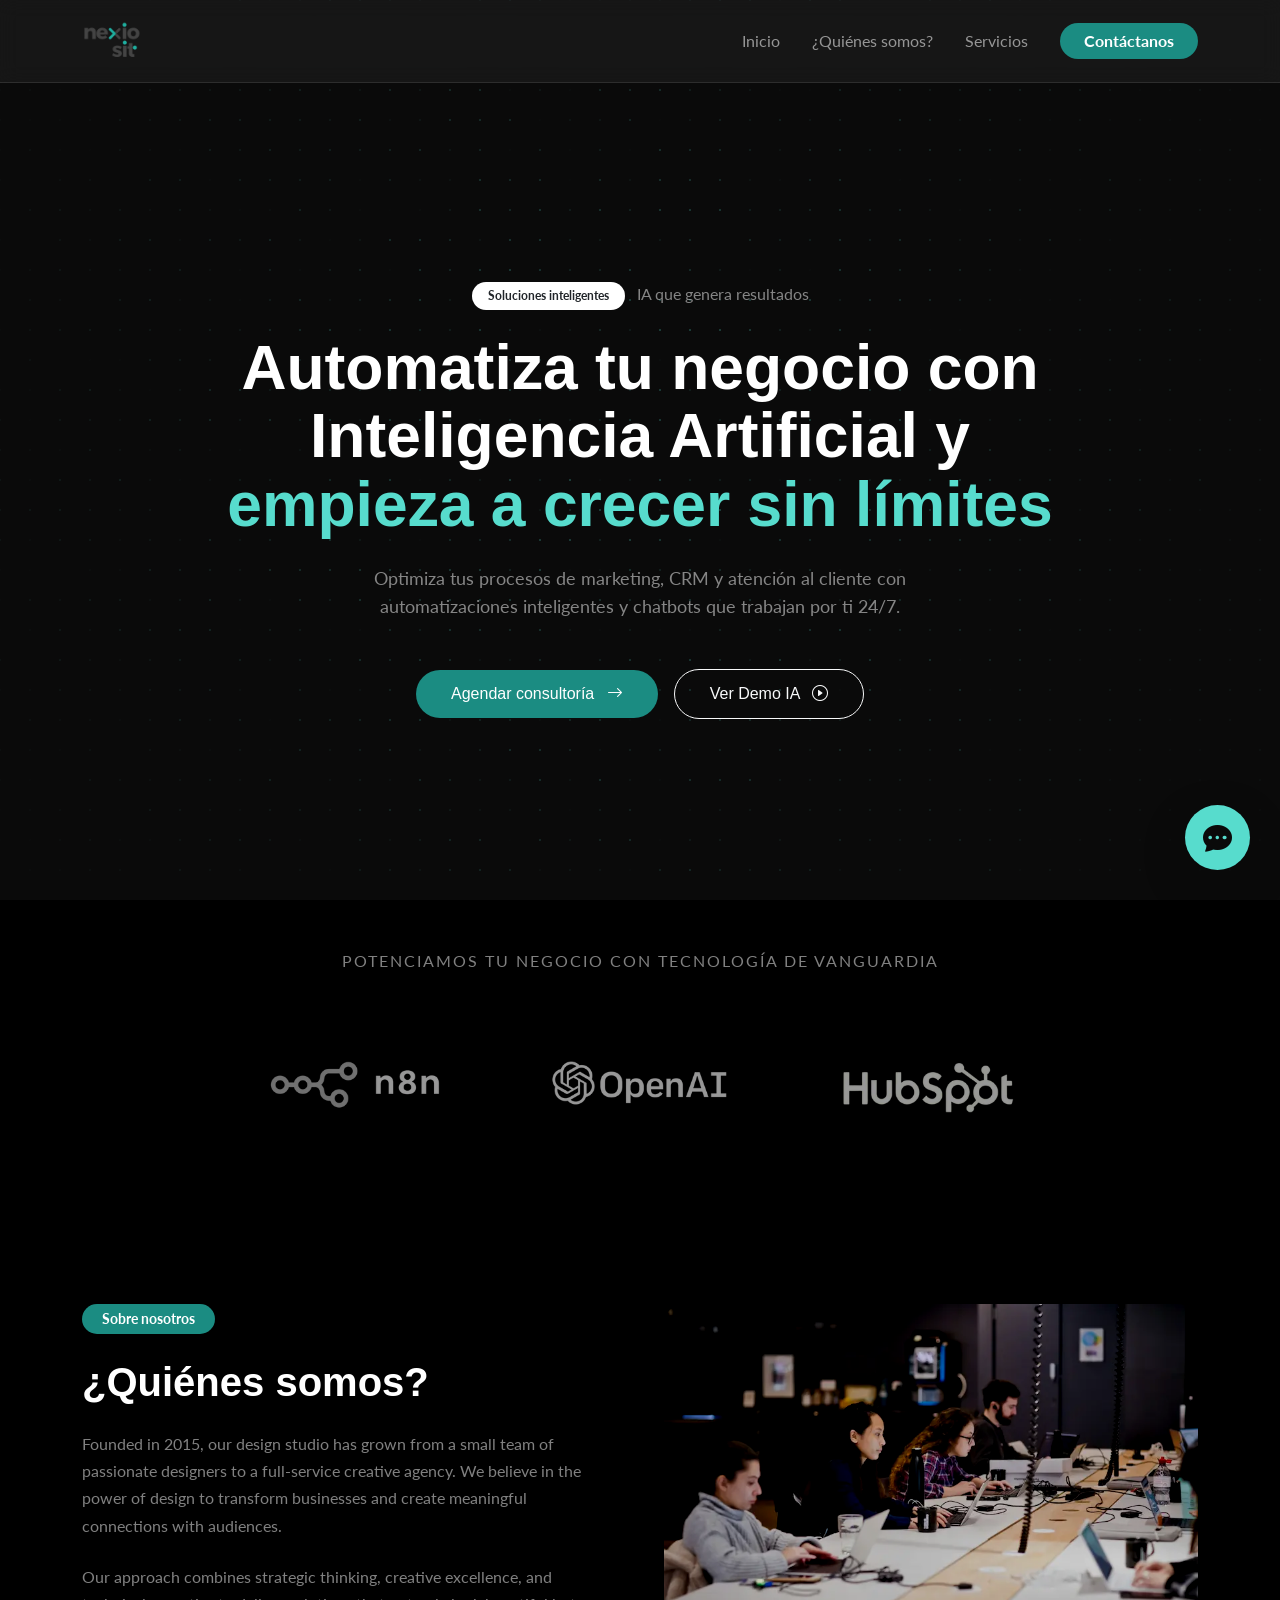
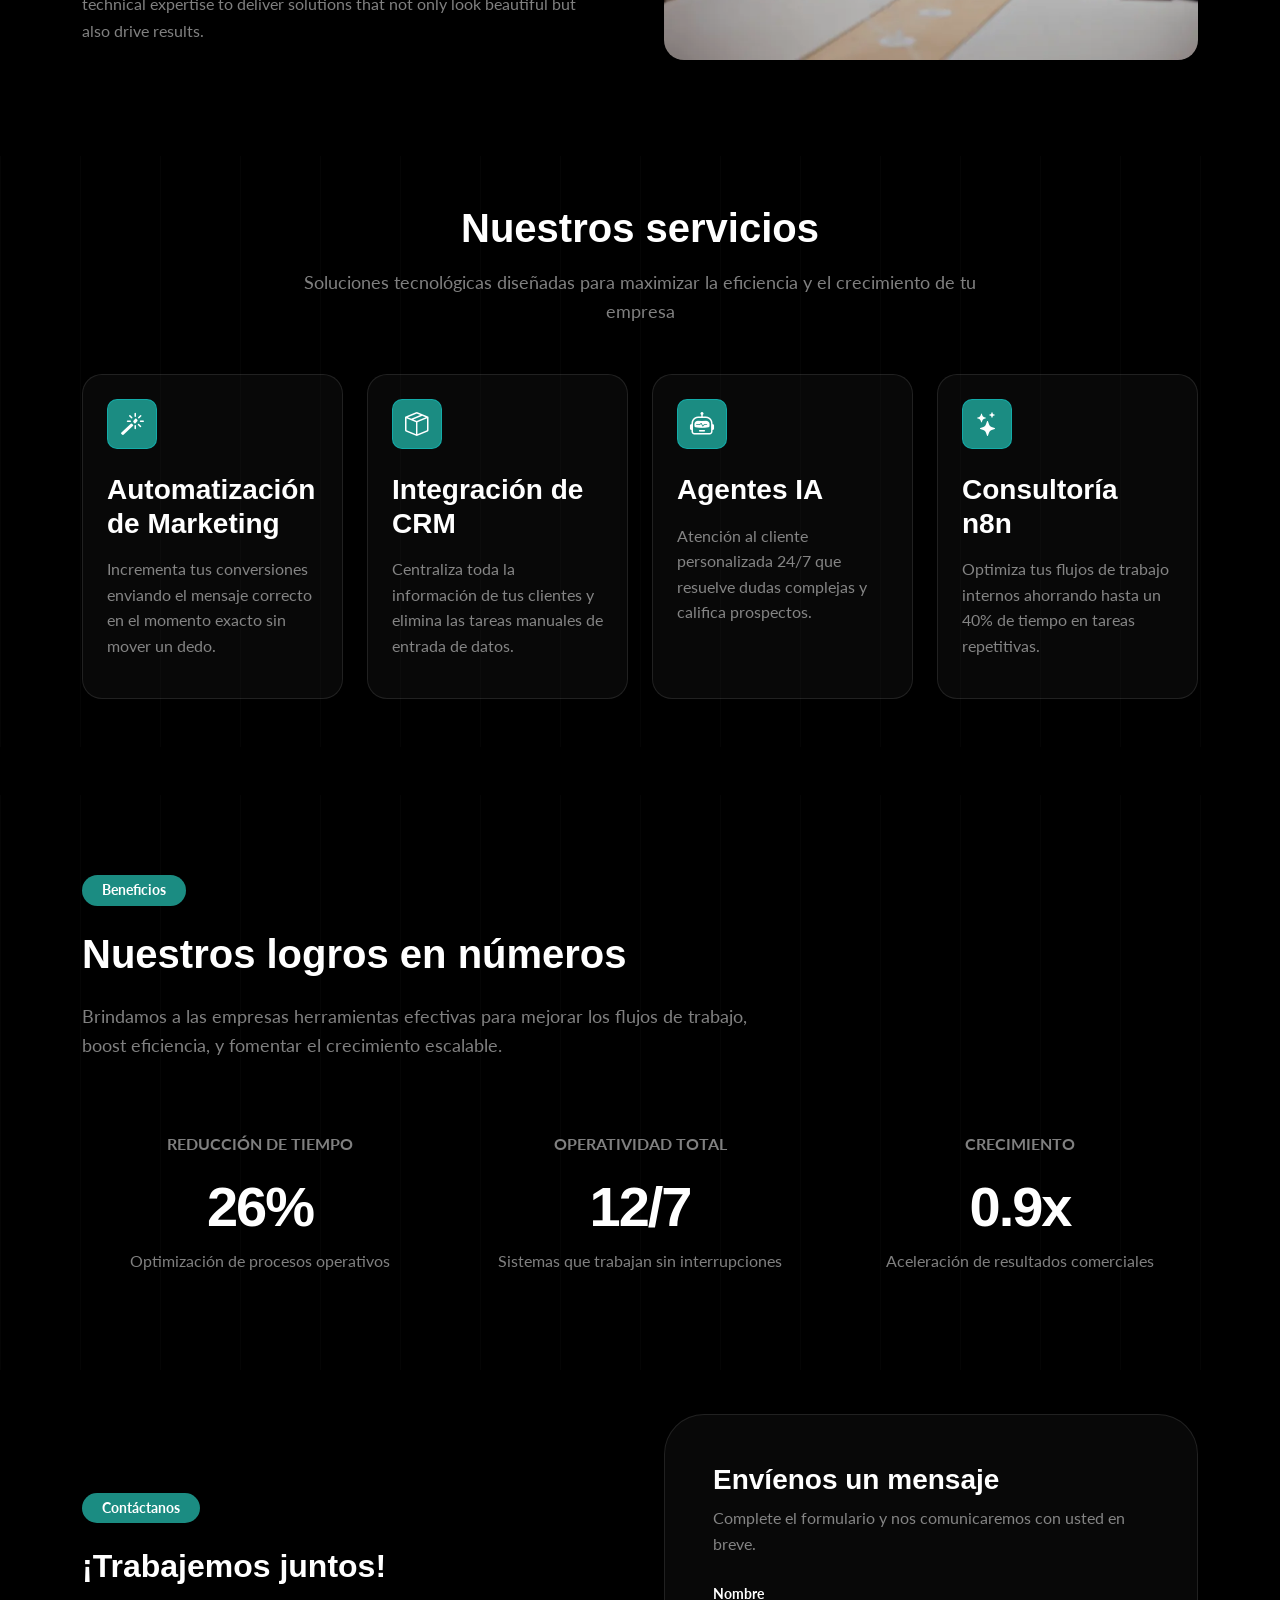
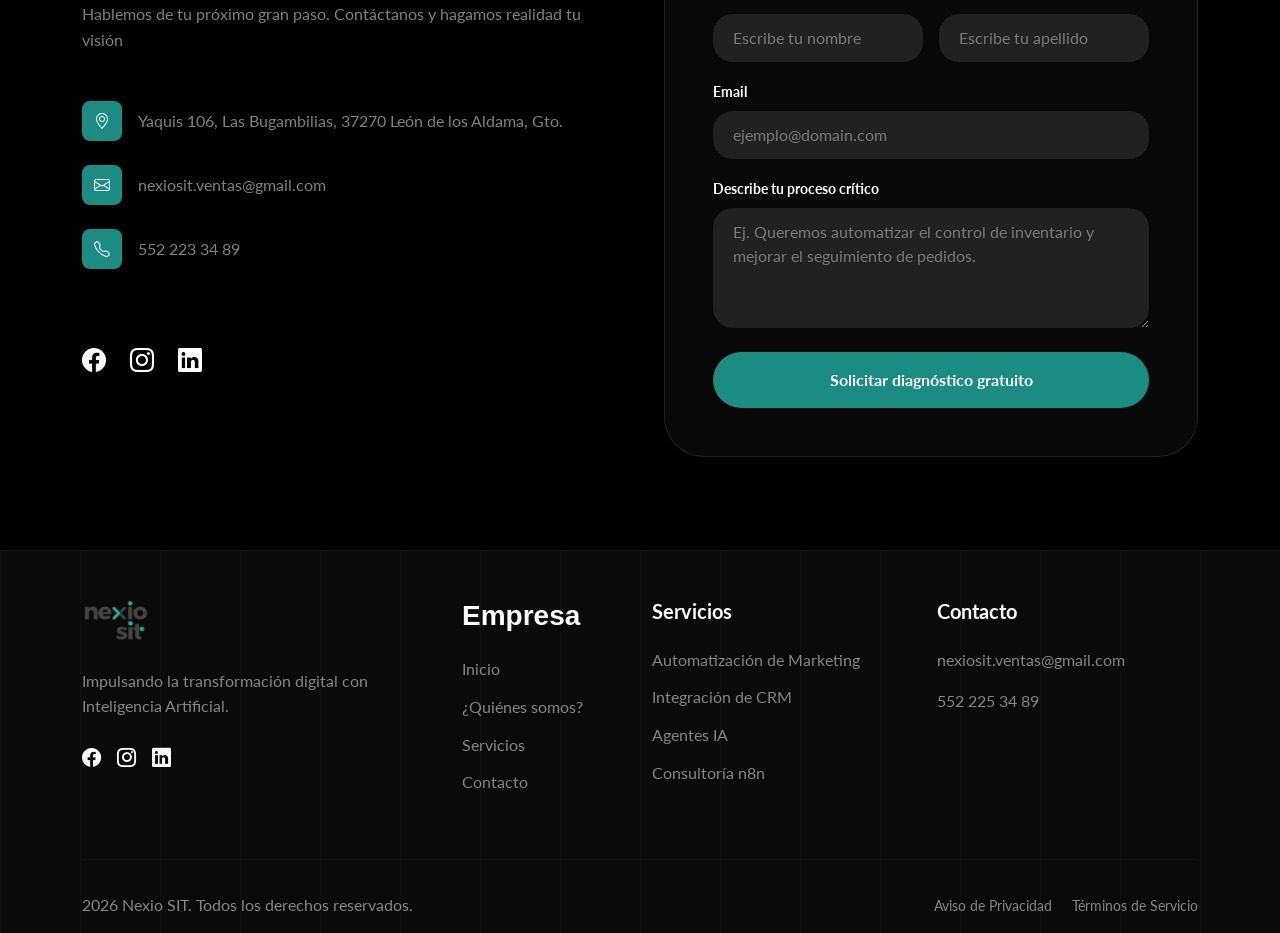
==== commit 5fd0ff03: "Update index.html media="print" onload="this.media='all'"" ====
--- a/index.html
+++ b/index.html
@@ -12,7 +12,7 @@
     <link rel="preload" href="https://cdn.jsdelivr.net/npm/bootstrap@5.3.0/dist/css/bootstrap.min.css" as="style">
     <link rel="stylesheet" href="https://cdn.jsdelivr.net/npm/bootstrap@5.3.0/dist/css/bootstrap.min.css">
     
-    <link rel="stylesheet" href="css/bootstrap-icons.css">
+    <link rel="stylesheet" href="css/bootstrap-icons.css" media="print" onload="this.media='all'">
     <link rel="preload" href="fonts/bootstrap-icons.woff2" as="font" type="font/woff2" crossorigin>
     
     <link rel="preload" as="style" href="https://fonts.googleapis.com/css2?family=Lato:wght@300;400;700&family=Roboto:wght@300;400;700&display=swap">
@@ -459,3 +459,4 @@
 
 
 
+
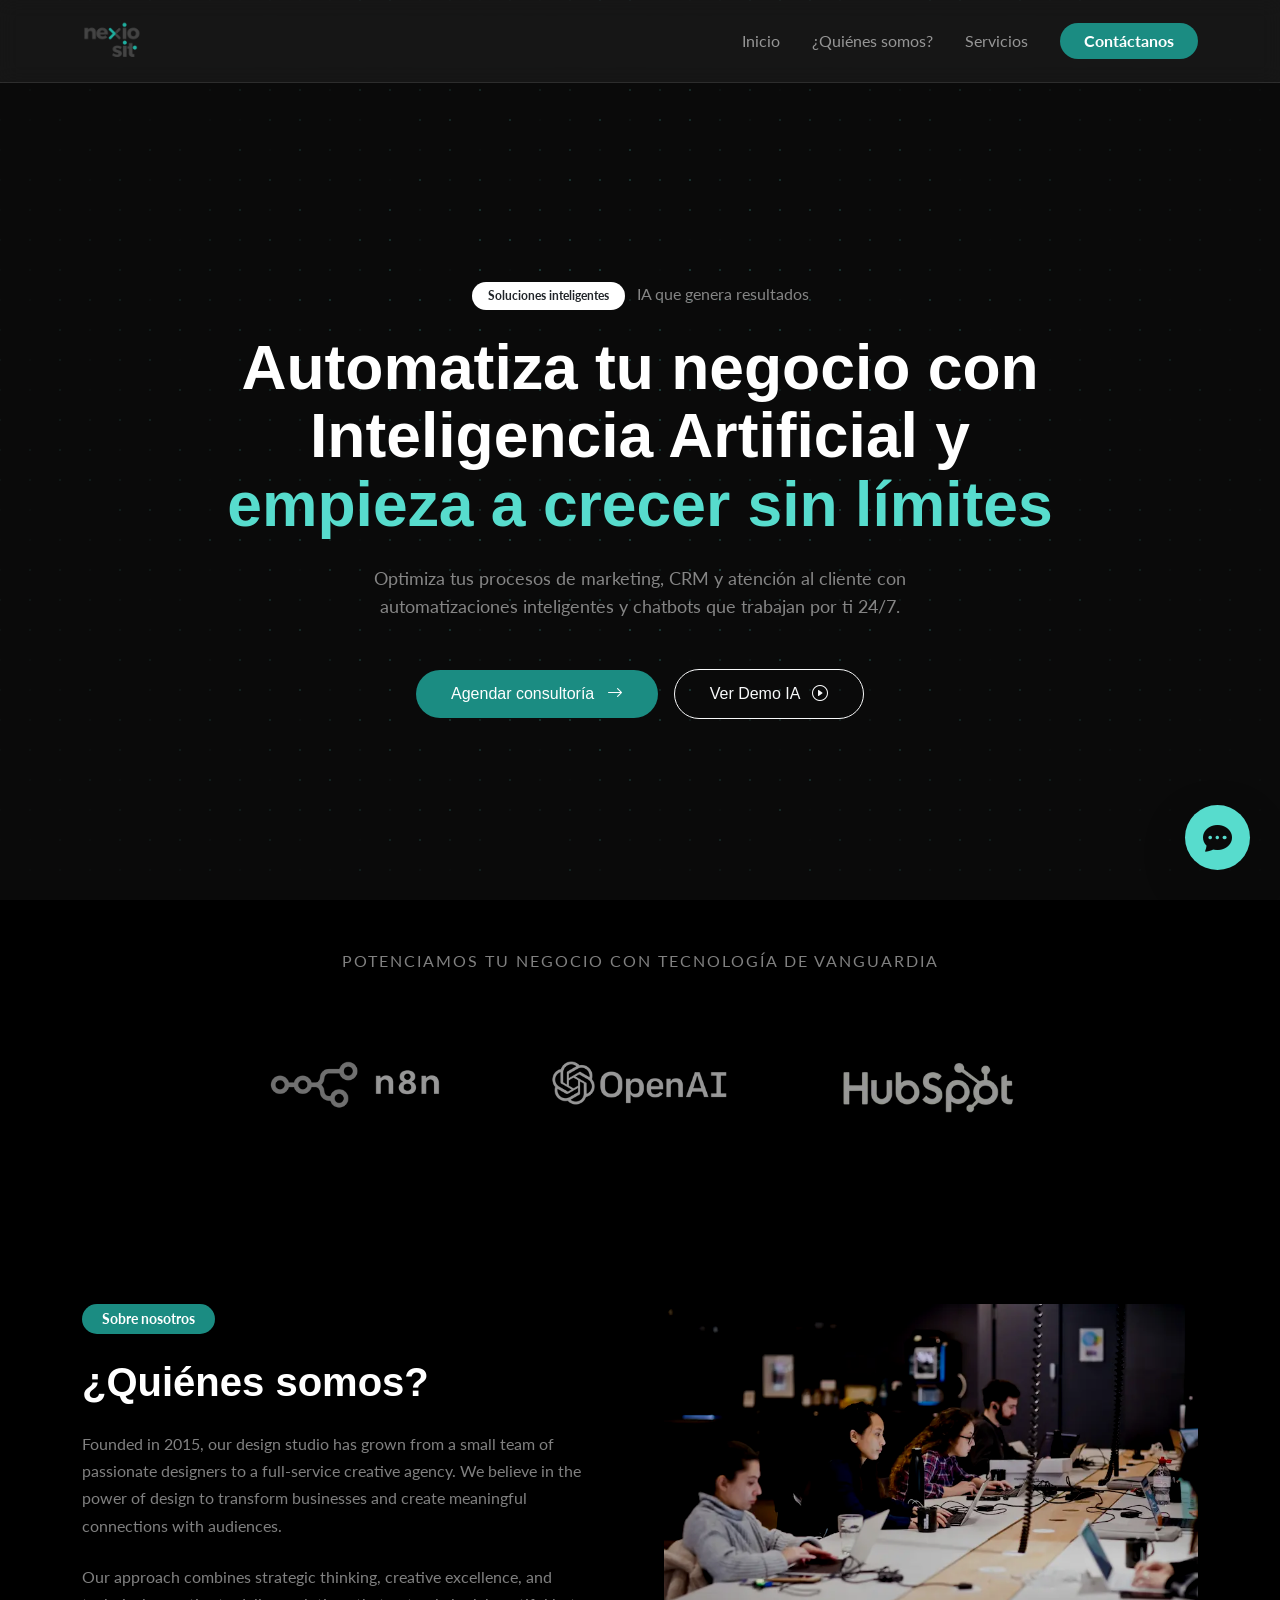
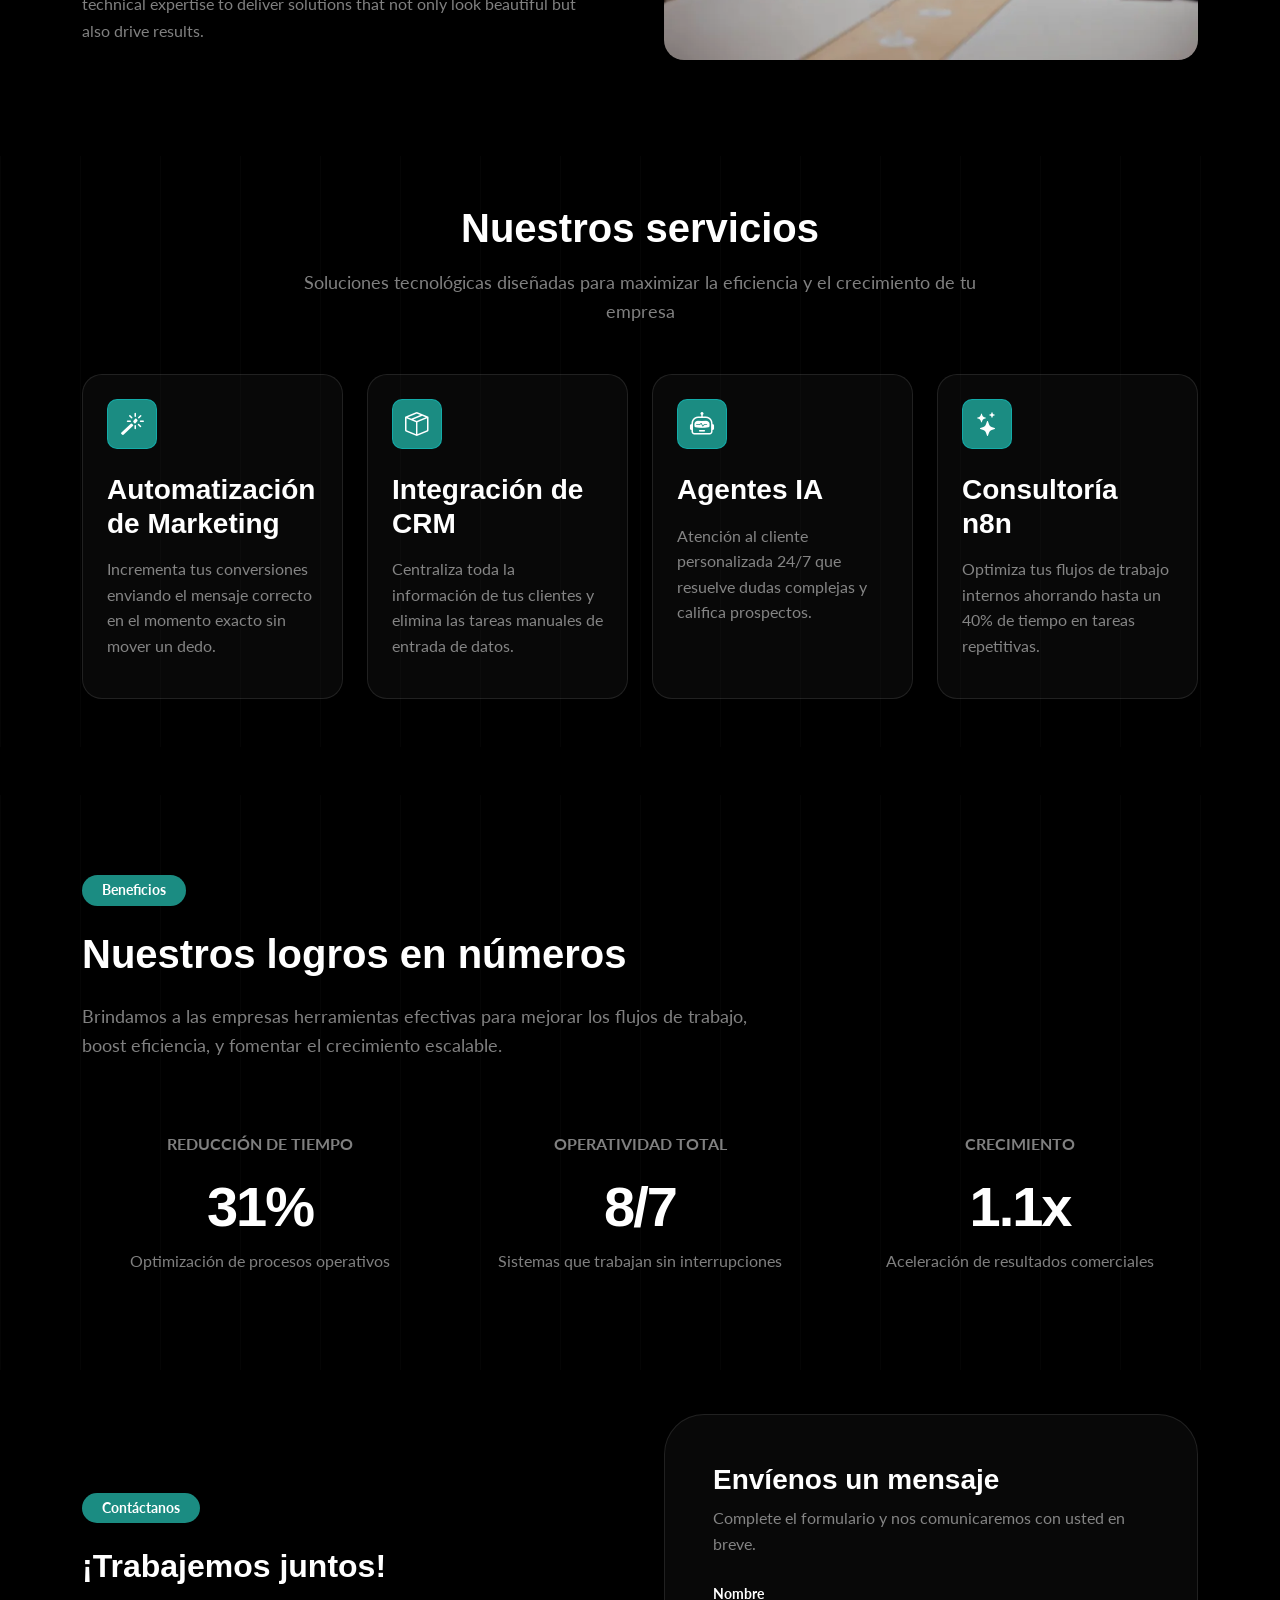
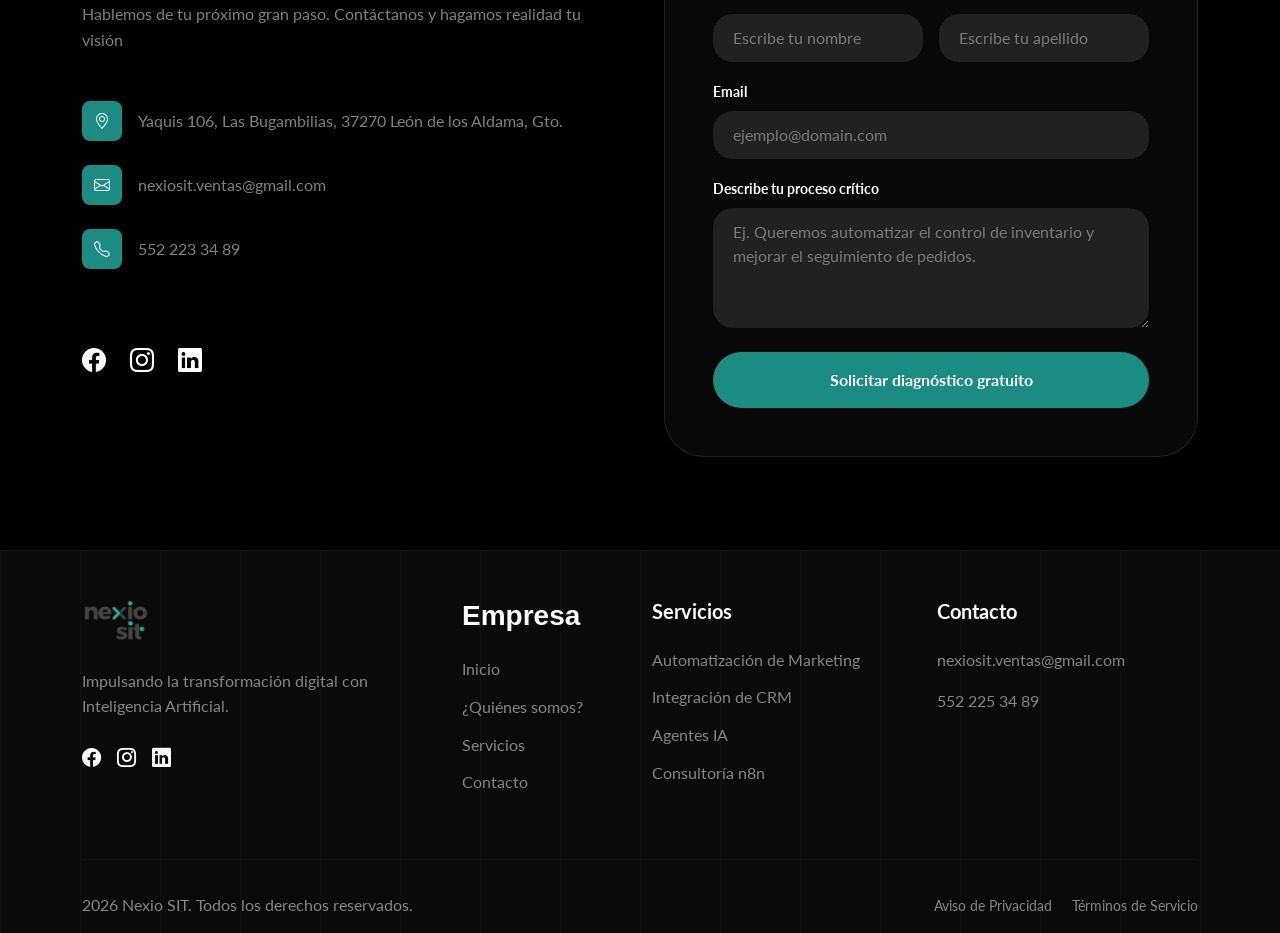
==== commit 9579bd74: "Update metadatos index.html" ====
--- a/index.html
+++ b/index.html
@@ -3,7 +3,11 @@
 <head>
     <meta charset="UTF-8">
     <meta name="viewport" content="width=device-width, initial-scale=1.0">
-    <title>Nexio SIT | Inteligencia Artificial</title> 
+    <title>Nexio SIT | Inteligencia Artificial</title>
+    <meta property="og:type" content="website">
+    <meta property="og:locale" content="es_MX">
+    <meta property="og:title" content="Nexio SIT | Transformación Digital">
+    <meta name="description" content="Nexio SIT es una consultora de TI especializada en Agentes IA, Automatización de Marketing y CRM. Impulsa la transformación digital de tu empresa.">
     
     <link rel="preconnect" href="https://fonts.googleapis.com">
     <link rel="preconnect" href="https://fonts.gstatic.com" crossorigin>
@@ -460,3 +464,4 @@
 
 
 
+
